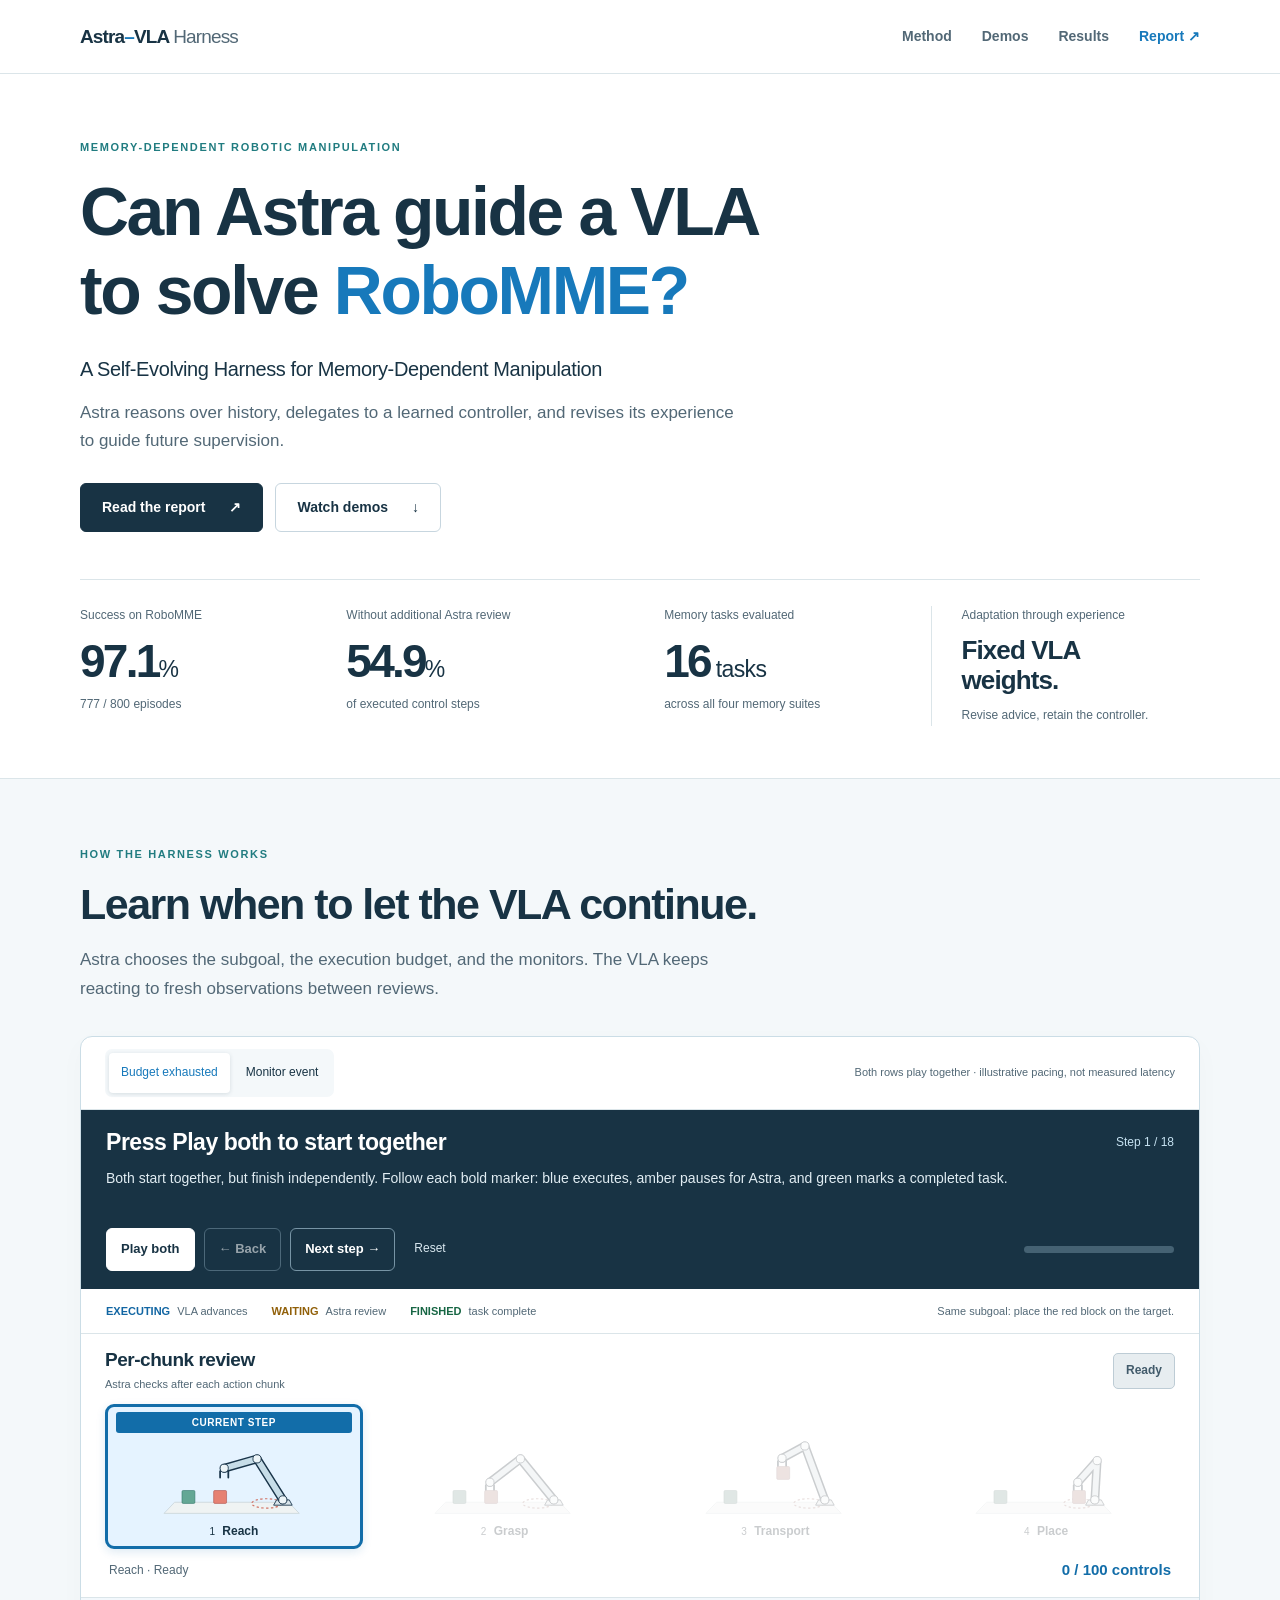
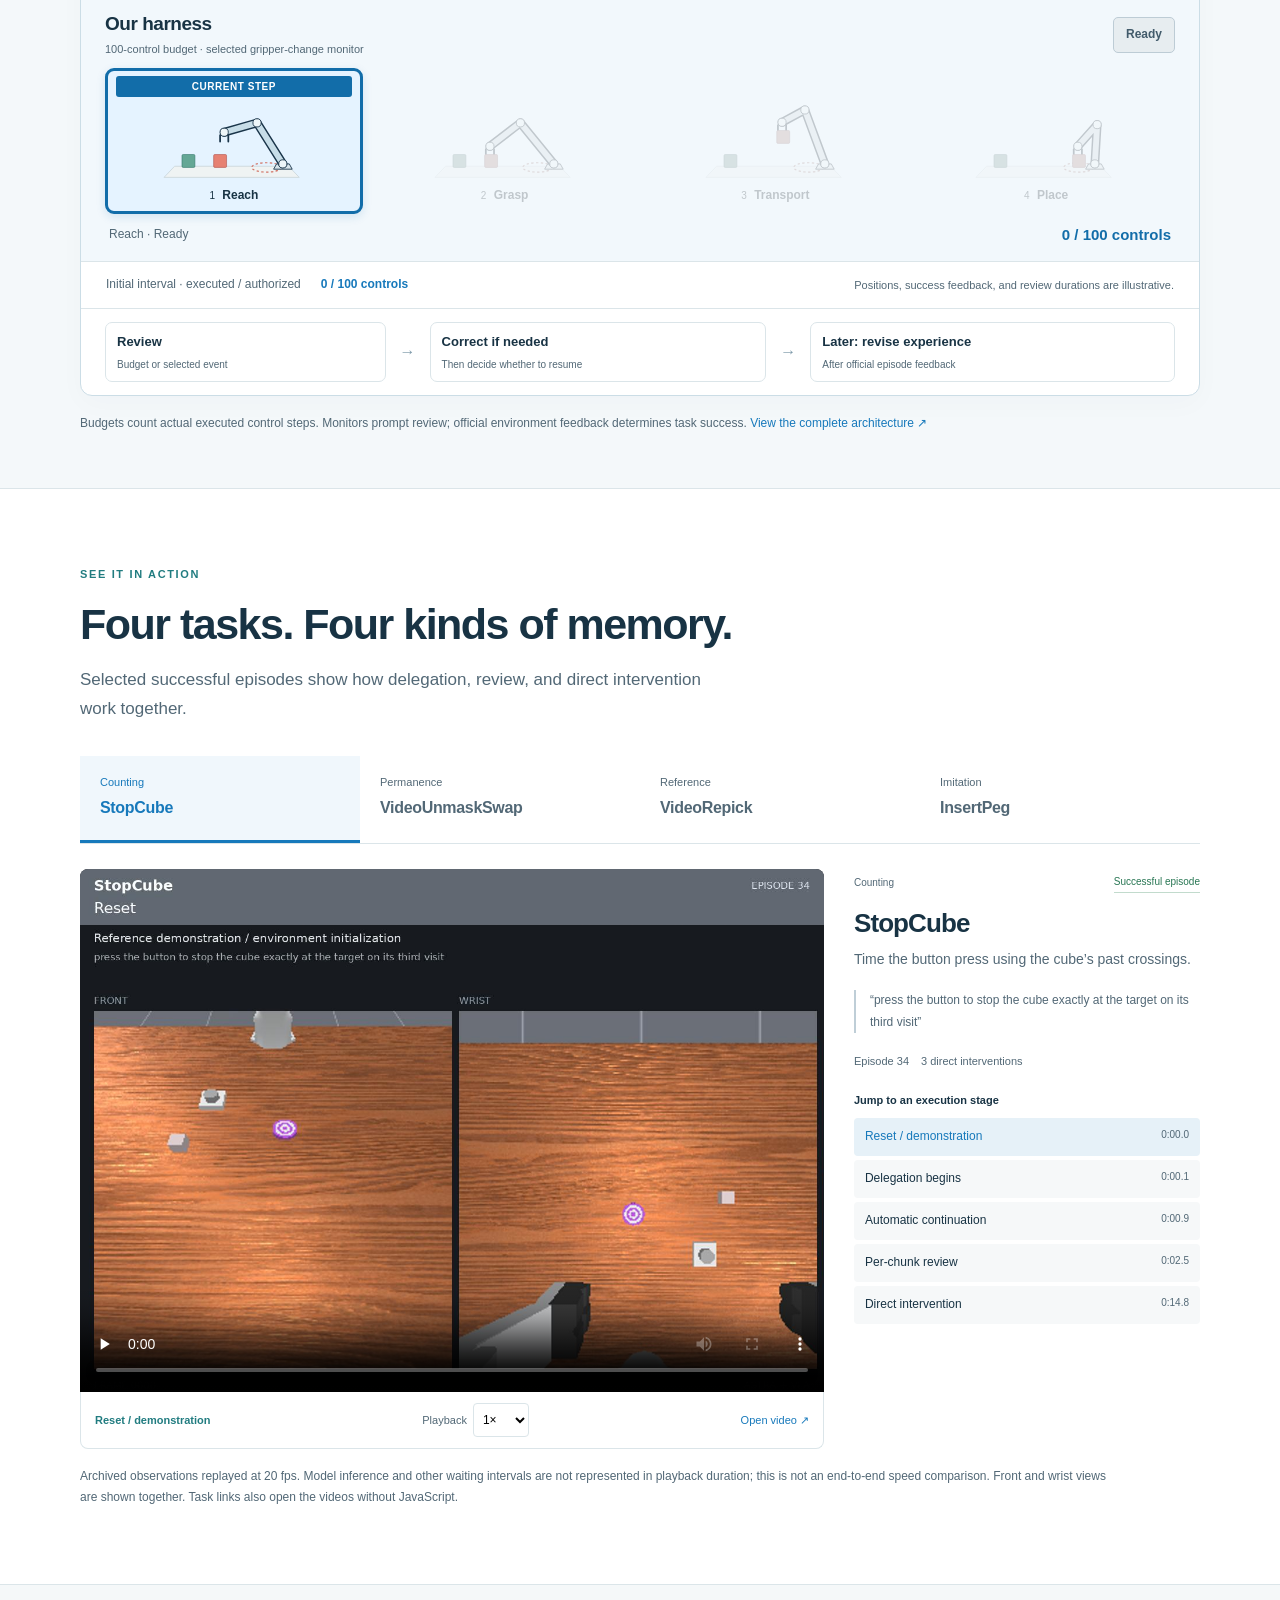
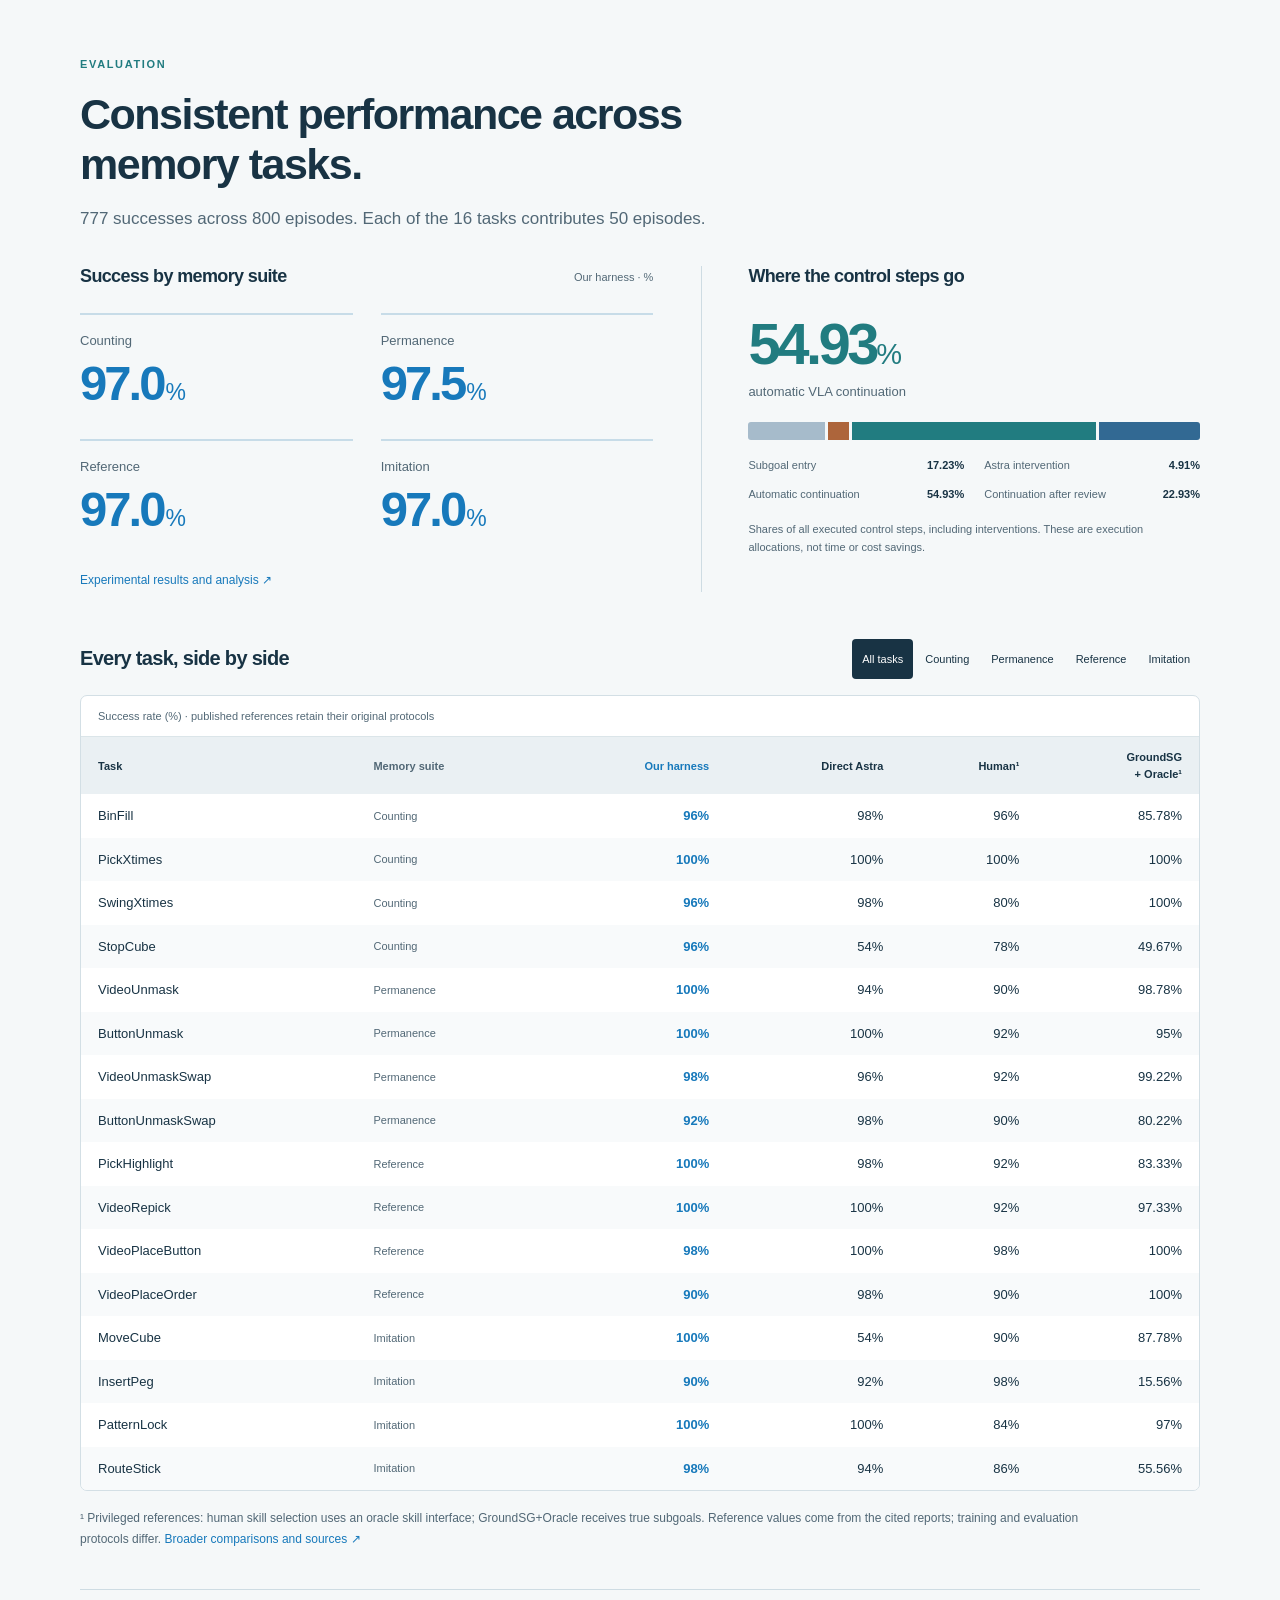
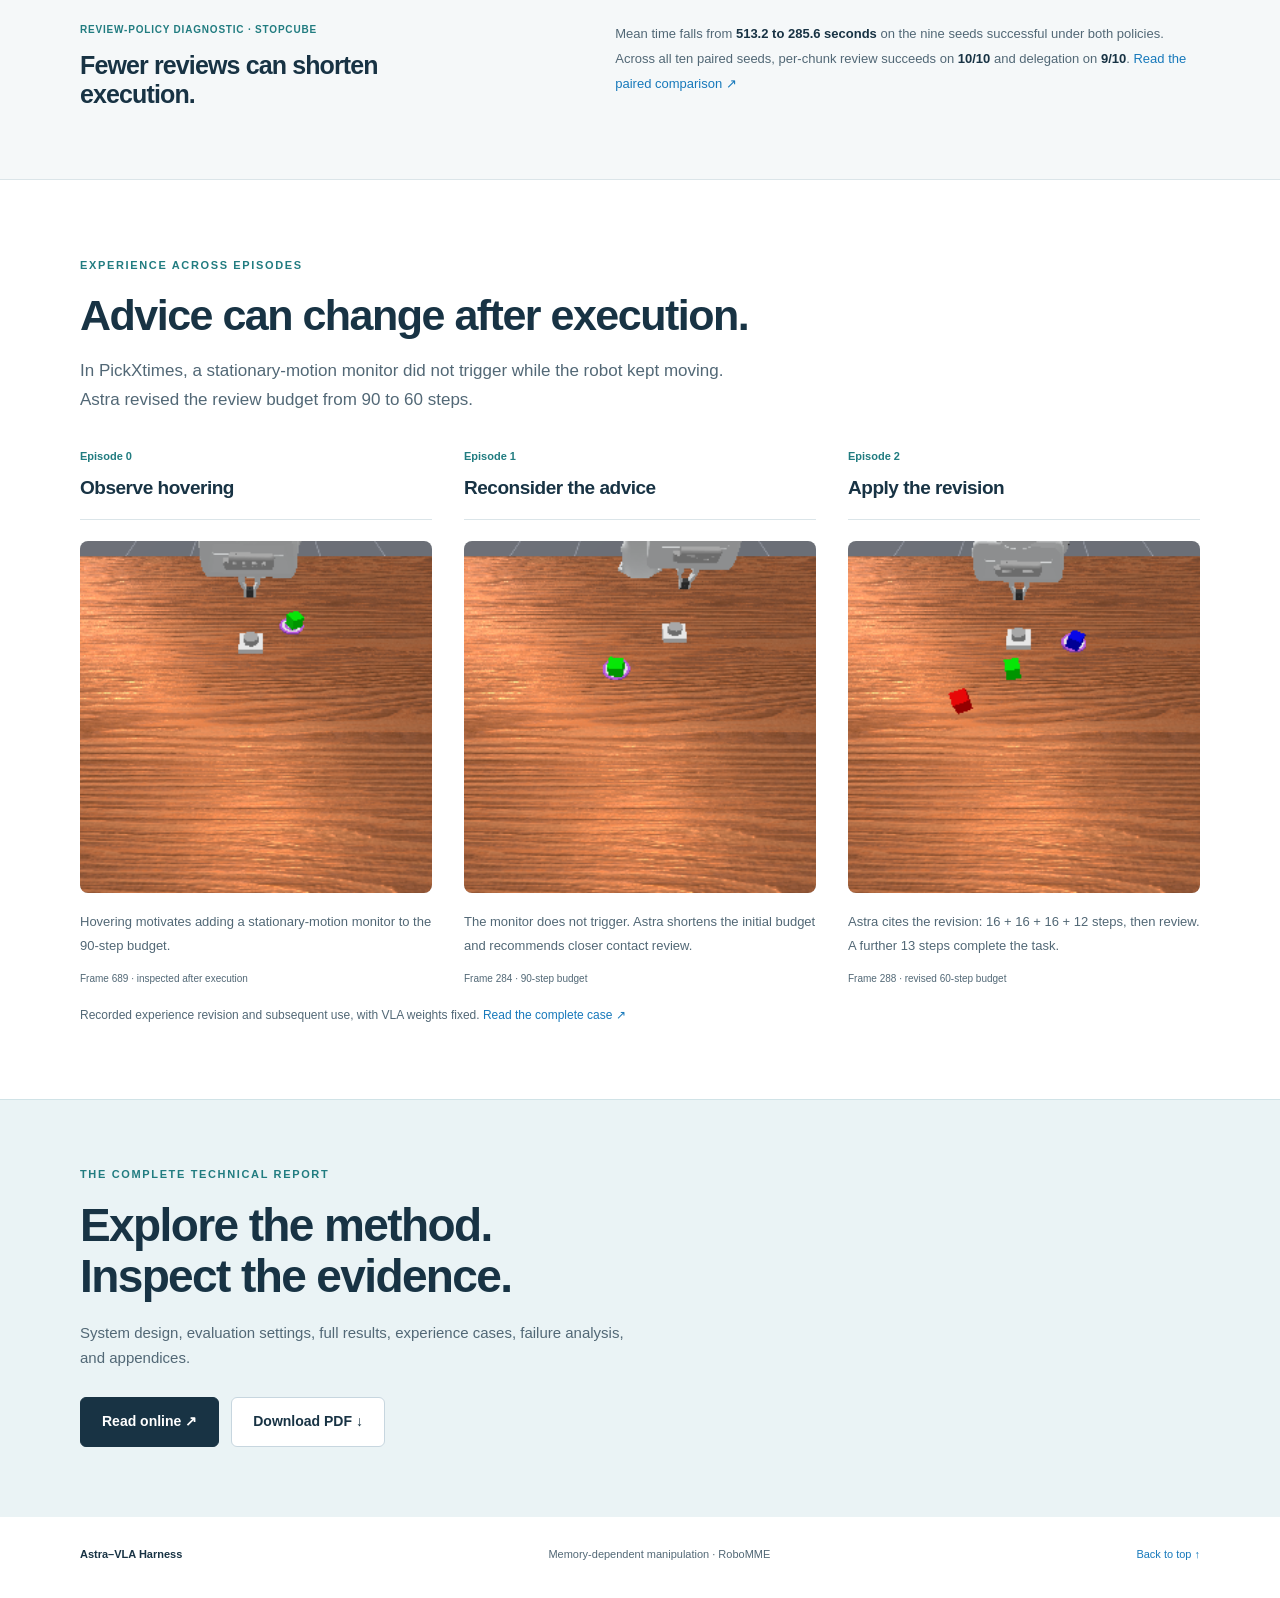
==== docs/index.html @ 2fac1d7a "Publish standalone project website and report sources" ====
<!doctype html>
<html lang="en"><head><meta charset="utf-8"><meta name="viewport" content="width=device-width,initial-scale=1"><meta name="description" content="Astra learns when to review, delegate, and intervene. A self-evolving harness achieves 97.1% success across 800 RoboMME episodes with fixed VLA weights."><meta property="og:title" content="Can Astra Guide a VLA to Solve RoboMME?"><meta property="og:description" content="A Self-Evolving Harness for Memory-Dependent Manipulation"><meta property="og:type" content="website"><title>Astra–VLA Harness — Memory-Dependent Manipulation</title><link rel="icon" href="assets/favicon.svg"><link rel="stylesheet" href="assets/site.css"><script src="assets/site.js" defer></script></head>
<body><a class="skip-link" href="#main">Skip to content</a>
<header class="site-header"><a class="wordmark" href="./">Astra<span>–</span>VLA <span class="wordmark-light">Harness</span></a><nav aria-label="Main"><a href="#mechanism">Method</a><a href="#demos">Demos</a><a href="#results">Results</a><a href="report/">Report ↗</a></nav></header>
<main id="main">
<section class="hero wrap" aria-labelledby="hero-title">
<p class="eyebrow">Memory-dependent robotic manipulation</p>
<h1 id="hero-title">Can Astra guide a VLA<br class="desktop-break"> to solve <span>RoboMME?</span></h1>
<p class="hero-subtitle">A Self-Evolving Harness for Memory-Dependent Manipulation</p>
<p class="hero-description">Astra reasons over history, delegates to a learned controller, and revises its experience to guide future supervision.</p>
<div class="hero-actions"><a class="button primary" href="report/">Read the report <span aria-hidden="true">↗</span></a><a class="button secondary" href="#demos">Watch demos <span aria-hidden="true">↓</span></a></div>
<dl class="metrics"><div><dt>Success on RoboMME</dt><dd>97.1<span>%</span></dd><p>777 / 800 episodes</p></div><div><dt>Without additional Astra review</dt><dd>54.9<span>%</span></dd><p>of executed control steps</p></div><div><dt>Memory tasks evaluated</dt><dd>16<span> tasks</span></dd><p>across all four memory suites</p></div><div class="metric-note"><dt>Adaptation through experience</dt><dd>Fixed VLA<br>weights.</dd><p>Revise advice, retain the controller.</p></div></dl>
</section>

<section class="method-section" id="mechanism" aria-labelledby="method-title"><div class="wrap">
<div class="section-intro"><p class="eyebrow">How the harness works</p><h2 id="method-title">Learn when to let the VLA continue.</h2><p>Astra chooses the subgoal, the execution budget, and the monitors. The VLA keeps reacting to fresh observations between reviews.</p></div>
<div class="mechanism" data-phase="0" data-scenario="budget">
<div class="mechanism-top"><div class="scenario-picker js-only" role="group" aria-label="Review trigger"><button data-scenario="budget" aria-pressed="true">Budget exhausted</button><button data-scenario="monitor" aria-pressed="false">Monitor event</button></div><span class="concept-note">Both rows play together · illustrative pacing, not measured latency</span></div>
<div class="comparison-narration"><div class="narration-heading"><h3 id="phase-title">Compare two review schedules</h3><span id="phase-number" class="js-only">Step 1 / 18</span></div><p id="phase-caption" aria-live="polite">The top row pauses for Astra after every chunk. The bottom row can continue within its budget, until a selected monitor or the budget prompts review.</p><div class="comparison-toolbar js-only"><button id="motion-play" class="button small">Play both</button><button id="motion-prev" class="button small secondary" disabled>← Back</button><button id="motion-next" class="button small secondary">Next step →</button><button id="motion-reset" class="text-button">Reset</button><progress id="comparison-progress" max="17" value="0" aria-label="Storyboard progress"></progress></div></div>
<div class="comparison-key"><span><b class="execution-key">EXECUTING</b> VLA advances</span><span><b class="review-key">WAITING</b> Astra review</span><span><b class="finished-key">FINISHED</b> task complete</span><span>Same subgoal: place the red block on the target.</span></div>
<svg class="scene-definitions" width="0" height="0" aria-hidden="true"><defs>
<marker id="arrow-193449" viewBox="0 0 10 10" refX="8" refY="5" markerWidth="7" markerHeight="7" orient="auto-start-reverse"><path d="M1,1 L9,5 L1,9" fill="none" stroke="#193449" stroke-width="1.6"/></marker>
<marker id="arrow-1779BB" viewBox="0 0 10 10" refX="8" refY="5" markerWidth="7" markerHeight="7" orient="auto-start-reverse"><path d="M1,1 L9,5 L1,9" fill="none" stroke="#1779BB" stroke-width="1.6"/></marker>
<marker id="arrow-C39336" viewBox="0 0 10 10" refX="8" refY="5" markerWidth="7" markerHeight="7" orient="auto-start-reverse"><path d="M1,1 L9,5 L1,9" fill="none" stroke="#C39336" stroke-width="1.6"/></marker>
<marker id="arrow-87929C" viewBox="0 0 10 10" refX="8" refY="5" markerWidth="7" markerHeight="7" orient="auto-start-reverse"><path d="M1,1 L9,5 L1,9" fill="none" stroke="#87929C" stroke-width="1.6"/></marker>
<g id="scene0">
<path d="M10,113 L204,113 L222,132 L-8,132 Z" fill="#EFF3F3" stroke="#CCD8DC" stroke-width="1.5" stroke-linecap="round" stroke-linejoin="round" />
<ellipse cx="166" cy="115" rx="25" ry="8" fill="none" stroke="#D27466" stroke-width="2" stroke-dasharray="4 4"/>
<rect x="22" y="93" width="22" height="22" rx="2" fill="#64A795" stroke="#34776B" />
<path d="M184,109 L205,109 L210,118 L179,118 Z" fill="#D9E5EB" stroke="#193449" stroke-width="1.5" stroke-linecap="round" stroke-linejoin="round" />
<path d="M194,109 L150,39 L94,55" fill="none" stroke="#193449" stroke-width="15" stroke-linecap="round" stroke-linejoin="round" />
<path d="M194,109 L150,39 L94,55" fill="none" stroke="#C7DDE8" stroke-width="10" stroke-linecap="round" stroke-linejoin="round" />
<circle cx="194" cy="109" r="7" fill="#EDF5F8" stroke="#193449" stroke-width="1.5"/>
<circle cx="150" cy="39" r="7" fill="#EDF5F8" stroke="#193449" stroke-width="1.5"/>
<circle cx="94" cy="55" r="7" fill="#EDF5F8" stroke="#193449" stroke-width="1.5"/>
<path d="M87,60 L87,71 M101,60 L101,71" fill="none" stroke="#193449" stroke-width="3" stroke-linecap="round" stroke-linejoin="round" />
<rect x="76" y="93" width="22" height="22" rx="2" fill="#E68172" stroke="#AF534E" />
</g>
<g id="scene1">
<path d="M10,113 L204,113 L222,132 L-8,132 Z" fill="#EFF3F3" stroke="#CCD8DC" stroke-width="1.5" stroke-linecap="round" stroke-linejoin="round" />
<ellipse cx="166" cy="115" rx="25" ry="8" fill="none" stroke="#D27466" stroke-width="2" stroke-dasharray="4 4"/>
<rect x="22" y="93" width="22" height="22" rx="2" fill="#64A795" stroke="#34776B" />
<path d="M184,109 L205,109 L210,118 L179,118 Z" fill="#D9E5EB" stroke="#193449" stroke-width="1.5" stroke-linecap="round" stroke-linejoin="round" />
<path d="M194,109 L137,39 L85,79" fill="none" stroke="#193449" stroke-width="15" stroke-linecap="round" stroke-linejoin="round" />
<path d="M194,109 L137,39 L85,79" fill="none" stroke="#C7DDE8" stroke-width="10" stroke-linecap="round" stroke-linejoin="round" />
<circle cx="194" cy="109" r="7" fill="#EDF5F8" stroke="#193449" stroke-width="1.5"/>
<circle cx="137" cy="39" r="7" fill="#EDF5F8" stroke="#193449" stroke-width="1.5"/>
<circle cx="85" cy="79" r="7" fill="#EDF5F8" stroke="#193449" stroke-width="1.5"/>
<path d="M78,84 L78,95 M92,84 L92,95" fill="none" stroke="#193449" stroke-width="3" stroke-linecap="round" stroke-linejoin="round" />
<rect x="76" y="93" width="22" height="22" rx="2" fill="#E68172" stroke="#AF534E" />
</g>
<g id="scene2">
<path d="M10,113 L204,113 L222,132 L-8,132 Z" fill="#EFF3F3" stroke="#CCD8DC" stroke-width="1.5" stroke-linecap="round" stroke-linejoin="round" />
<ellipse cx="166" cy="115" rx="25" ry="8" fill="none" stroke="#D27466" stroke-width="2" stroke-dasharray="4 4"/>
<rect x="22" y="93" width="22" height="22" rx="2" fill="#64A795" stroke="#34776B" />
<path d="M184,109 L205,109 L210,118 L179,118 Z" fill="#D9E5EB" stroke="#193449" stroke-width="1.5" stroke-linecap="round" stroke-linejoin="round" />
<path d="M194,109 L160,17 L121,38" fill="none" stroke="#193449" stroke-width="15" stroke-linecap="round" stroke-linejoin="round" />
<path d="M194,109 L160,17 L121,38" fill="none" stroke="#C7DDE8" stroke-width="10" stroke-linecap="round" stroke-linejoin="round" />
<circle cx="194" cy="109" r="7" fill="#EDF5F8" stroke="#193449" stroke-width="1.5"/>
<circle cx="160" cy="17" r="7" fill="#EDF5F8" stroke="#193449" stroke-width="1.5"/>
<circle cx="121" cy="38" r="7" fill="#EDF5F8" stroke="#193449" stroke-width="1.5"/>
<path d="M114,43 L114,54 M128,43 L128,54" fill="none" stroke="#193449" stroke-width="3" stroke-linecap="round" stroke-linejoin="round" />
<rect x="112" y="52" width="22" height="22" rx="2" fill="#E68172" stroke="#AF534E" />
</g>
<g id="scene3">
<path d="M10,113 L204,113 L222,132 L-8,132 Z" fill="#EFF3F3" stroke="#CCD8DC" stroke-width="1.5" stroke-linecap="round" stroke-linejoin="round" />
<ellipse cx="166" cy="115" rx="25" ry="8" fill="none" stroke="#D27466" stroke-width="2" stroke-dasharray="4 4"/>
<rect x="22" y="93" width="22" height="22" rx="2" fill="#64A795" stroke="#34776B" />
<path d="M184,109 L205,109 L210,118 L179,118 Z" fill="#D9E5EB" stroke="#193449" stroke-width="1.5" stroke-linecap="round" stroke-linejoin="round" />
<path d="M194,109 L198,42 L165,79" fill="none" stroke="#193449" stroke-width="15" stroke-linecap="round" stroke-linejoin="round" />
<path d="M194,109 L198,42 L165,79" fill="none" stroke="#C7DDE8" stroke-width="10" stroke-linecap="round" stroke-linejoin="round" />
<circle cx="194" cy="109" r="7" fill="#EDF5F8" stroke="#193449" stroke-width="1.5"/>
<circle cx="198" cy="42" r="7" fill="#EDF5F8" stroke="#193449" stroke-width="1.5"/>
<circle cx="165" cy="79" r="7" fill="#EDF5F8" stroke="#193449" stroke-width="1.5"/>
<path d="M158,84 L158,95 M172,84 L172,95" fill="none" stroke="#193449" stroke-width="3" stroke-linecap="round" stroke-linejoin="round" />
<rect x="156" y="93" width="22" height="22" rx="2" fill="#E68172" stroke="#AF534E" />
</g>
</defs></svg>
<div class="tracks"><div class="track baseline-track" data-lane="baseline" data-state="ready"><div class="lane-heading"><div><strong>Per-chunk review</strong><span>Astra checks after each action chunk</span></div><b class="lane-status">Ready</b></div><div class="stage-cards"><div class="stage-card"><span class="current-marker">CURRENT STEP</span><svg viewBox="0 0 245 145" role="img" aria-label="Robot: reach"><use href="#scene0" x="12" y="0"/></svg><strong class="stage-name"><span>1</span> Reach</strong></div><div class="stage-card"><span class="current-marker">CURRENT STEP</span><svg viewBox="0 0 245 145" role="img" aria-label="Robot: grasp"><use href="#scene1" x="12" y="0"/></svg><strong class="stage-name"><span>2</span> Grasp</strong></div><div class="stage-card"><span class="current-marker">CURRENT STEP</span><svg viewBox="0 0 245 145" role="img" aria-label="Robot: transport"><use href="#scene2" x="12" y="0"/></svg><strong class="stage-name"><span>3</span> Transport</strong></div><div class="stage-card"><span class="current-marker">CURRENT STEP</span><svg viewBox="0 0 245 145" role="img" aria-label="Robot: place"><use href="#scene3" x="12" y="0"/></svg><strong class="stage-name"><span>4</span> Place</strong></div></div><div class="lane-foot"><span class="lane-position">Reach · Ready</span><strong class="lane-counter">0 / 100 controls</strong></div></div><div class="track harness-track" data-lane="harness" data-state="ready"><div class="lane-heading"><div><strong>Our harness</strong><span>100-control budget · selected gripper-change monitor</span></div><b class="lane-status">Ready</b></div><div class="stage-cards"><div class="stage-card"><span class="current-marker">CURRENT STEP</span><svg viewBox="0 0 245 145" role="img" aria-label="Robot: reach"><use href="#scene0" x="12" y="0"/></svg><strong class="stage-name"><span>1</span> Reach</strong></div><div class="stage-card"><span class="current-marker">CURRENT STEP</span><svg viewBox="0 0 245 145" role="img" aria-label="Robot: grasp"><use href="#scene1" x="12" y="0"/></svg><strong class="stage-name"><span>2</span> Grasp</strong></div><div class="stage-card"><span class="current-marker">CURRENT STEP</span><svg viewBox="0 0 245 145" role="img" aria-label="Robot: transport"><use href="#scene2" x="12" y="0"/></svg><strong class="stage-name"><span>3</span> Transport</strong></div><div class="stage-card"><span class="current-marker">CURRENT STEP</span><svg viewBox="0 0 245 145" role="img" aria-label="Robot: place"><use href="#scene3" x="12" y="0"/></svg><strong class="stage-name"><span>4</span> Place</strong></div></div><div class="lane-foot"><span class="lane-position">Reach · Ready</span><strong class="lane-counter">0 / 100 controls</strong></div></div></div>
<div class="comparison-budget"><span id="budget-label">Initial interval · executed / authorized</span><strong id="budget-value">0 / 100 controls</strong><span>Positions, success feedback, and review durations are illustrative.</span></div>
<div class="feedback-flow"><div class="feedback-node" data-node="review"><b>Review</b><span>Budget or selected event</span></div><span aria-hidden="true">→</span><div class="feedback-node" data-node="correction"><b>Correct if needed</b><span>Then decide whether to resume</span></div><span aria-hidden="true">→</span><div class="feedback-node" data-node="experience"><b>Later: revise experience</b><span>After official episode feedback</span></div></div>
</div>
<p class="figure-note">Budgets count actual executed control steps. Monitors prompt review; official environment feedback determines task success. <a href="report/#fig:architecture">View the complete architecture ↗</a></p>
</div></section>

<section class="wrap demos-section" id="demos" aria-labelledby="demos-title"><div class="section-intro"><p class="eyebrow">See it in action</p><h2 id="demos-title">Four tasks. Four kinds of memory.</h2><p>Selected successful episodes show how delegation, review, and direct intervention work together.</p></div>
<div class="task-tabs" aria-label="Choose a task"><a class="task-tab" href="assets/videos/stopcube-ep34.mp4" data-video="0"><span>Counting</span><strong>StopCube</strong></a><a class="task-tab" href="assets/videos/videounmaskswap-ep44.mp4" data-video="1"><span>Permanence</span><strong>VideoUnmaskSwap</strong></a><a class="task-tab" href="assets/videos/videorepick-ep3.mp4" data-video="2"><span>Reference</span><strong>VideoRepick</strong></a><a class="task-tab" href="assets/videos/insertpeg-ep45.mp4" data-video="3"><span>Imitation</span><strong>InsertPeg</strong></a></div>
<div class="demo-layout"><div class="video-column"><video id="demo-video" controls playsinline preload="none" poster="assets/videos/stopcube-ep34-reset.jpg" src="assets/videos/stopcube-ep34.mp4" aria-label="StopCube episode 34 rollout"><p><a href="assets/videos/stopcube-ep34.mp4">Download the StopCube video.</a></p></video><div class="video-toolbar"><span id="video-stage">Reset / demonstration</span><label class="js-only">Playback <select id="video-speed" aria-label="Playback speed"><option value="0.5">0.5×</option><option value="1" selected>1×</option><option value="1.5">1.5×</option><option value="2">2×</option></select></label><a id="video-download" href="assets/videos/stopcube-ep34.mp4">Open video ↗</a></div></div><aside class="demo-details"><div class="demo-heading"><span id="demo-suite">Counting</span><span class="success-label">Successful episode</span></div><h3 id="demo-task">StopCube</h3><p id="demo-description">Time the button press using the cube’s past crossings.</p><blockquote id="demo-goal">“press the button to stop the cube exactly at the target on its third visit”</blockquote><div class="demo-facts"><span id="demo-episode">Episode 34</span><span id="demo-interventions">3 direct interventions</span></div><div class="chapter-heading js-only">Jump to an execution stage</div><div id="video-chapters" class="video-chapters js-only"></div></aside></div>
<p class="figure-note">Archived observations replayed at 20 fps. Model inference and other waiting intervals are not represented in playback duration; this is not an end-to-end speed comparison. Front and wrist views are shown together. Task links also open the videos without JavaScript.</p>
</section>

<section class="results-section" id="results" aria-labelledby="results-title"><div class="wrap"><div class="section-intro"><p class="eyebrow">Evaluation</p><h2 id="results-title">Consistent performance across memory tasks.</h2><p>777 successes across 800 episodes. Each of the 16 tasks contributes 50 episodes.</p></div>
<div class="results-grid"><div class="performance-chart"><div class="chart-heading"><h3>Success by memory suite</h3><span>Our harness · %</span></div><div class="suite-dots" role="img" aria-label="Counting 97.0%, Permanence 97.5%, Reference 97.0%, Imitation 97.0%"><div><span>Counting</span><strong>97.0<small>%</small></strong><span class="suite-ticks" style="--rate:97%"></span></div><div><span>Permanence</span><strong>97.5<small>%</small></strong><span class="suite-ticks" style="--rate:97.5%"></span></div><div><span>Reference</span><strong>97.0<small>%</small></strong><span class="suite-ticks" style="--rate:97%"></span></div><div><span>Imitation</span><strong>97.0<small>%</small></strong><span class="suite-ticks" style="--rate:97%"></span></div></div><a href="report/#sec:results">Experimental results and analysis ↗</a></div>
<div class="allocation-chart"><h3>Where the control steps go</h3><div class="allocation-number">54.93<span>%</span></div><p>automatic VLA continuation</p><div class="allocation-strip" role="img" aria-label="Subgoal entry 17.23%; Astra intervention 4.91%; automatic VLA continuation 54.93%; VLA continuation after review 22.93%"><span title="Subgoal entry: 17.23%" style="flex:17.23"></span><span title="Astra intervention: 4.91%" style="flex:4.91"></span><span title="Automatic VLA continuation: 54.93%" style="flex:54.93"></span><span title="VLA continuation after review: 22.93%" style="flex:22.93"></span></div><dl class="allocation-legend"><div><dt>Subgoal entry</dt><dd>17.23%</dd></div><div><dt>Astra intervention</dt><dd>4.91%</dd></div><div><dt>Automatic continuation</dt><dd>54.93%</dd></div><div><dt>Continuation after review</dt><dd>22.93%</dd></div></dl><p class="small-note">Shares of all executed control steps, including interventions. These are execution allocations, not time or cost savings.</p></div></div>
<div class="task-results"><div class="table-heading"><h3>Every task, side by side</h3><div class="suite-filter js-only" role="group" aria-label="Filter results by suite"><button data-suite="all" aria-pressed="true">All tasks</button><button data-suite="Counting" aria-pressed="false">Counting</button><button data-suite="Permanence" aria-pressed="false">Permanence</button><button data-suite="Reference" aria-pressed="false">Reference</button><button data-suite="Imitation" aria-pressed="false">Imitation</button></div></div><div class="table-scroll" tabindex="0" role="region" aria-label="Per-task success rates"><table id="task-table"><caption>Success rate (%) · published references retain their original protocols</caption><thead><tr><th scope="col">Task</th><th scope="col">Memory suite</th><th scope="col">Our harness</th><th scope="col">Direct Astra</th><th scope="col">Human¹</th><th scope="col">GroundSG<br>+ Oracle¹</th></tr></thead><tbody><tr data-suite="Counting"><th scope="row">BinFill</th><td>Counting</td><td>96%</td><td>98%</td><td>96%</td><td>85.78%</td></tr><tr data-suite="Counting"><th scope="row">PickXtimes</th><td>Counting</td><td>100%</td><td>100%</td><td>100%</td><td>100%</td></tr><tr data-suite="Counting"><th scope="row">SwingXtimes</th><td>Counting</td><td>96%</td><td>98%</td><td>80%</td><td>100%</td></tr><tr data-suite="Counting"><th scope="row">StopCube</th><td>Counting</td><td>96%</td><td>54%</td><td>78%</td><td>49.67%</td></tr><tr data-suite="Permanence"><th scope="row">VideoUnmask</th><td>Permanence</td><td>100%</td><td>94%</td><td>90%</td><td>98.78%</td></tr><tr data-suite="Permanence"><th scope="row">ButtonUnmask</th><td>Permanence</td><td>100%</td><td>100%</td><td>92%</td><td>95%</td></tr><tr data-suite="Permanence"><th scope="row">VideoUnmaskSwap</th><td>Permanence</td><td>98%</td><td>96%</td><td>92%</td><td>99.22%</td></tr><tr data-suite="Permanence"><th scope="row">ButtonUnmaskSwap</th><td>Permanence</td><td>92%</td><td>98%</td><td>90%</td><td>80.22%</td></tr><tr data-suite="Reference"><th scope="row">PickHighlight</th><td>Reference</td><td>100%</td><td>98%</td><td>92%</td><td>83.33%</td></tr><tr data-suite="Reference"><th scope="row">VideoRepick</th><td>Reference</td><td>100%</td><td>100%</td><td>92%</td><td>97.33%</td></tr><tr data-suite="Reference"><th scope="row">VideoPlaceButton</th><td>Reference</td><td>98%</td><td>100%</td><td>98%</td><td>100%</td></tr><tr data-suite="Reference"><th scope="row">VideoPlaceOrder</th><td>Reference</td><td>90%</td><td>98%</td><td>90%</td><td>100%</td></tr><tr data-suite="Imitation"><th scope="row">MoveCube</th><td>Imitation</td><td>100%</td><td>54%</td><td>90%</td><td>87.78%</td></tr><tr data-suite="Imitation"><th scope="row">InsertPeg</th><td>Imitation</td><td>90%</td><td>92%</td><td>98%</td><td>15.56%</td></tr><tr data-suite="Imitation"><th scope="row">PatternLock</th><td>Imitation</td><td>100%</td><td>100%</td><td>84%</td><td>97%</td></tr><tr data-suite="Imitation"><th scope="row">RouteStick</th><td>Imitation</td><td>98%</td><td>94%</td><td>86%</td><td>55.56%</td></tr></tbody></table></div><p class="figure-note">¹ Privileged references: human skill selection uses an oracle skill interface; GroundSG+Oracle receives true subgoals. Reference values come from the cited reports; training and evaluation protocols differ. <a href="report/#tab:performance">Broader comparisons and sources ↗</a></p></div>
<div class="efficiency-note"><div><span class="eyebrow">Review-policy diagnostic · StopCube</span><h3>Fewer reviews can shorten execution.</h3></div><p>Mean time falls from <strong>513.2 to 285.6 seconds</strong> on the nine seeds successful under both policies. Across all ten paired seeds, per-chunk review succeeds on <strong>10/10</strong> and delegation on <strong>9/10</strong>. <a href="report/#tab:paired">Read the paired comparison ↗</a></p></div>
</div></section>

<section class="wrap experience-section" id="experience" aria-labelledby="experience-title"><div class="section-intro"><p class="eyebrow">Experience across episodes</p><h2 id="experience-title">Advice can change after execution.</h2><p>In PickXtimes, a stationary-motion monitor did not trigger while the robot kept moving. Astra revised the review budget from 90 to 60 steps.</p></div>
<div class="experience-sequence"><article><div class="experience-step"><span>Episode 0</span><strong>Observe hovering</strong></div><a class="zoom-image" href="assets/images/PickXtimes-ep0-f689-front.png" data-zoom aria-label="Enlarge episode 0 frame 689"><img src="assets/images/PickXtimes-ep0-f689-front.png" alt="PickXtimes episode 0, frame 689: robot hovering near the button" loading="lazy" width="256" height="256"></a><p>Hovering motivates adding a stationary-motion monitor to the 90-step budget.</p><span class="frame-label">Frame 689 · inspected after execution</span></article><article><div class="experience-step"><span>Episode 1</span><strong>Reconsider the advice</strong></div><a class="zoom-image" href="assets/images/PickXtimes-ep1-f284-front.png" data-zoom aria-label="Enlarge episode 1 frame 284"><img src="assets/images/PickXtimes-ep1-f284-front.png" alt="PickXtimes episode 1, frame 284: execution continues without a stationary-motion trigger" loading="lazy" width="256" height="256"></a><p>The monitor does not trigger. Astra shortens the initial budget and recommends closer contact review.</p><span class="frame-label">Frame 284 · 90-step budget</span></article><article><div class="experience-step"><span>Episode 2</span><strong>Apply the revision</strong></div><a class="zoom-image" href="assets/images/PickXtimes-ep2-f288-front.png" data-zoom aria-label="Enlarge episode 2 frame 288"><img src="assets/images/PickXtimes-ep2-f288-front.png" alt="PickXtimes episode 2, frame 288: Astra reviews after the revised 60-step budget" loading="lazy" width="256" height="256"></a><p>Astra cites the revision: 16 + 16 + 16 + 12 steps, then review. A further 13 steps complete the task.</p><span class="frame-label">Frame 288 · revised 60-step budget</span></article></div><p class="figure-note">Recorded experience revision and subsequent use, with VLA weights fixed. <a href="report/#fig:trace">Read the complete case ↗</a></p>
</section>
<section class="report-invitation"><div class="wrap"><p class="eyebrow">The complete technical report</p><h2>Explore the method.<br>Inspect the evidence.</h2><p>System design, evaluation settings, full results, experience cases, failure analysis, and appendices.</p><div class="hero-actions"><a class="button primary" href="report/">Read online ↗</a><a class="button secondary" href="assets/technical-report.pdf">Download PDF ↓</a></div></div></section>
</main><footer class="site-footer"><a href="./">Astra–VLA Harness</a><span>Memory-dependent manipulation · RoboMME</span><a href="#main">Back to top ↑</a></footer>
<dialog class="image-dialog" aria-label="Expanded figure"><form method="dialog"><button aria-label="Close expanded figure">Close ×</button></form><img alt=""></dialog>
</body></html>
---- docs/assets/site.css ----
@charset "UTF-8";
:root{--ink:#183344;--muted:#526876;--blue:#1779bb;--teal:#217c80;--green:#287653;--warm:#a16e25;--line:#dbe5e9;--pale:#f4f8fa;--radius:12px;--font:"Segoe UI",Arial,Helvetica,sans-serif;color-scheme:light}
*{box-sizing:border-box}html{scroll-behavior:smooth;scroll-padding-top:92px}body{margin:0;color:var(--ink);background:#fff;font-family:var(--font);font-size:16px;line-height:1.65;-webkit-font-smoothing:antialiased}a{color:var(--blue);text-decoration:none}a:hover{text-decoration:underline;text-underline-offset:4px}button,input,select{font:inherit}button,select{cursor:pointer}button{color:inherit}button:disabled{cursor:default;opacity:.55}button,a,select{touch-action:manipulation}button:focus-visible,a:focus-visible,select:focus-visible,[tabindex]:focus-visible,summary:focus-visible{outline:3px solid #1779bb;outline-offset:4px}img{max-width:100%;height:auto}button{border:0}h1,h2,h3,h4,p,figure,blockquote,dl{margin:0}h1,h2,h3,h4{line-height:1.16;letter-spacing:-.035em}h1{font-size:clamp(40px,5.3vw,68px);font-weight:650}h2{font-size:clamp(30px,3.5vw,43px);font-weight:650}h3{font-size:22px;font-weight:650}h4{font-size:18px}p{text-wrap:pretty}button{transition:background .18s,color .18s,box-shadow .18s}section[id],h2[id],h3[id],h4[id],.reference-anchor{scroll-margin-top:95px}.wrap{max-width:1184px;margin:auto;padding-inline:32px}.site-header{height:74px;padding:0 max(32px,calc((100vw - 1120px)/2));display:flex;align-items:center;justify-content:space-between;gap:24px;position:sticky;top:0;z-index:20;background:rgba(255,255,255,.97);border-bottom:1px solid var(--line)}.wordmark{font-size:19px;font-weight:750;letter-spacing:-.045em;color:var(--ink);white-space:nowrap}.wordmark>span:first-child{color:var(--blue)}.wordmark-light{font-weight:400;color:var(--muted)}.site-header nav{display:flex;align-items:center;gap:30px;font-size:14px;font-weight:600}.site-header nav a{color:var(--muted);padding-block:12px}.site-header nav a:last-child,.site-header nav .nav-current{color:var(--blue)}.skip-link{position:fixed;left:16px;top:-80px;z-index:100;background:#fff;padding:12px;border:2px solid var(--blue)}.skip-link:focus{top:12px}.eyebrow{font-size:11px;font-weight:750;letter-spacing:.15em;text-transform:uppercase;color:var(--teal);margin-bottom:17px}.hero{padding-top:64px;padding-bottom:52px}.hero h1{max-width:1000px}.hero h1>span{color:var(--blue)}.hero-subtitle{font-size:20px;letter-spacing:-.02em;margin-top:22px;color:var(--ink)}.hero-description{font-size:17px;color:var(--muted);max-width:660px;margin-top:13px;line-height:1.7}.hero-actions{display:flex;align-items:center;gap:12px;margin-top:27px;flex-wrap:wrap}.button{display:inline-flex;align-items:center;justify-content:center;gap:24px;padding:12px 21px;min-height:48px;border-radius:6px;font-size:14px;font-weight:650;border:1px solid var(--ink);white-space:nowrap}.button:hover{text-decoration:none;transform:translateY(-1px)}.primary{background:var(--ink);color:white}.primary:hover{background:#24526b}.secondary{background:#fff;color:var(--ink);border-color:#c7d6df}.secondary:hover{background:var(--pale)}.small{padding:7px 14px;min-height:42px;background:var(--ink);color:#fff}.small.secondary{background:#fff;color:var(--ink)}.text-button{background:none;color:var(--muted);padding:9px 10px;min-height:42px;font-size:13px}.metrics{display:grid;grid-template-columns:1fr 1.22fr 1fr 1.15fr;gap:32px;border-top:1px solid var(--line);margin-top:47px;padding-top:26px}.metrics dt{font-size:12px;color:var(--muted);letter-spacing:0}.metrics dd{font-size:46px;line-height:1.25;margin:7px 0 4px;font-weight:650;letter-spacing:-.06em;font-variant-numeric:tabular-nums}.metrics dd span{font-size:23px;font-weight:400;letter-spacing:-.025em}.metrics p{font-size:12px;color:var(--muted)}.metrics .metric-note{border-left:1px solid var(--line);padding-left:30px}.metrics .metric-note dd{font-size:26px;letter-spacing:-.035em;line-height:1.15;margin:10px 0}.section-intro{max-width:770px;margin-bottom:32px}.section-intro>p:not(.eyebrow){color:var(--muted);max-width:680px;font-size:17px;line-height:1.7;margin-top:16px}.method-section{padding:66px 0 54px;background:var(--pale);border-block:1px solid var(--line)}.mechanism{border:1px solid #cbdde6;background:#fff;border-radius:var(--radius);overflow:hidden;box-shadow:0 8px 28px #18334406}.mechanism-top{display:flex;justify-content:space-between;align-items:center;gap:16px;padding:18px 24px;border-bottom:1px solid var(--line)}.scenario-picker{display:flex;gap:4px;background:var(--pale);padding:4px;border-radius:7px}.scenario-picker button,.suite-filter button{background:none;padding:8px 12px;font-size:12px;min-height:40px;border-radius:4px;white-space:nowrap}.scenario-picker button[aria-pressed=true]{background:#fff;color:var(--blue);box-shadow:0 1px 4px #18334422}.concept-note{font-size:11px;color:var(--muted)}.context-flow{display:grid;grid-template-columns:1fr 25px 1.3fr 25px 1.2fr;gap:12px;align-items:center;padding:25px 27px}.context-node{border:1px solid var(--line);padding:13px 16px;border-radius:7px;background:#fff;transition:background .3s,border-color .3s}.context-node strong,.context-node small{display:block}.context-node strong{font-size:14px;font-weight:650}.context-node small{font-size:11px;color:var(--muted);margin-top:3px}.node-label{display:block;text-transform:uppercase;font-size:10px;font-weight:750;letter-spacing:.1em;margin-bottom:7px}.astra-node{background:#edf7f5;border-color:#b7d7cf}.astra-node .node-label{color:var(--teal)}.budget-node{background:#eff7fc;border-color:#b7d6ec}.budget-node .node-label{color:var(--blue)}.flow-arrow{color:#6e8b9b;font-size:23px;text-align:center}.track{display:grid;grid-template-columns:172px minmax(0,1fr);padding:20px 25px;gap:12px;align-items:center}.baseline-track{border-top:1px solid #eee6d7;background:#fdfaf4;border-bottom:1px solid #eee6d7}.harness-track{background:#eff7fc;border-bottom:1px solid #d1e3ef}.track-label strong{display:block;font-size:17px;line-height:1.3}.baseline-track .track-label strong{color:#876323}.track-label>span{display:block;font-size:11px;margin-top:6px;color:var(--muted);max-width:130px}.track-label>a{display:block;font-size:11px;margin-top:16px}.track-visual{min-width:0}.robot-scenes{width:100%;height:auto;display:block;overflow:visible}.review-labels{display:flex;justify-content:space-around;margin:0 8%;font-size:10px;color:#896422}.review-labels span{background:#fff3db;border:1px solid #ebd5a9;border-radius:5px;padding:3px 9px;transition:background .3s}.scene-labels{display:grid;grid-template-columns:repeat(4,1fr);text-align:center;font-size:11px;margin-top:0;color:var(--muted)}.delegated-label{font-size:11px;color:var(--blue);display:flex;justify-content:space-between;gap:10px}.monitor-label{color:var(--teal);text-align:right}.execution-rail{display:grid;grid-template-columns:repeat(7,1fr);gap:4px;margin:8px 15px 7px}.execution-rail span{height:7px;border-radius:2px;background:#ccdfec;transition:background .2s}.execution-rail span.executed{background:var(--blue)}.budget-readout{display:flex;justify-content:space-between;gap:8px;font-size:10px;color:var(--muted);padding:0 15px}.budget-readout strong{color:var(--blue);font-variant-numeric:tabular-nums}.feedback-flow{display:grid;grid-template-columns:1fr 20px 1.2fr 20px 1.3fr;align-items:center;gap:12px;padding:20px 26px}.feedback-flow>span{text-align:center;color:#7e9aaa}.feedback-node{padding:12px 15px;border:1px solid var(--line);border-radius:7px;transition:background .25s,border-color .25s}.feedback-node b{display:block;font-size:13px}.feedback-node>span{display:block;font-size:10px;color:var(--muted);margin-top:4px}.feedback-node.active{border-color:#3b9394;background:#eaf6f3}.motion-scene{transition:opacity .3s}.mechanism[data-phase="2"] .motion-scene,.mechanism[data-phase="3"] .motion-scene{opacity:.45}.mechanism .motion-scene.active{opacity:1}.mechanism[data-phase="1"] .budget-node,.mechanism[data-phase="0"] .astra-node{box-shadow:0 0 0 2px #217c8033}.mechanism[data-phase="4"] .monitor-label{font-weight:750;color:var(--warm)}.mechanism-controls{border-top:1px solid var(--line);display:flex;align-items:center;gap:22px;padding:16px 23px;min-height:84px}.play-controls{display:flex;gap:7px;align-items:center;flex-shrink:0}.mechanism-controls p{font-size:12px;color:var(--muted);flex:1;line-height:1.6;min-height:38px;display:flex;align-items:center}.mechanism-controls>span{font-size:11px;white-space:nowrap;color:var(--muted)}.figure-note{font-size:12px;color:var(--muted);line-height:1.75;margin-top:17px;max-width:1040px}.figure-note a{white-space:normal}.demos-section{padding-top:76px;padding-bottom:76px}.task-tabs{display:grid;grid-template-columns:repeat(4,1fr);gap:0;border-bottom:1px solid var(--line);margin-bottom:25px}.task-tab{display:block;color:var(--muted);padding:17px 20px 18px;border-bottom:3px solid transparent;transition:background .2s}.task-tab span,.task-tab strong{display:block}.task-tab span{font-size:11px;margin-bottom:4px}.task-tab strong{font-size:16px;letter-spacing:-.02em}.task-tab:hover{text-decoration:none;background:var(--pale)}.task-tab[aria-current=true]{color:var(--blue);background:#f0f7fc;border-bottom-color:var(--blue)}.demo-layout{display:grid;grid-template-columns:minmax(0,2.15fr) minmax(250px,1fr);gap:30px;align-items:start}.video-column{min-width:0}video{display:block;width:100%;aspect-ratio:1280/900;background:#191c20;border-radius:8px 8px 0 0}.video-toolbar{display:flex;align-items:center;gap:16px;justify-content:space-between;border:1px solid var(--line);border-top:0;border-radius:0 0 8px 8px;padding:11px 14px;font-size:11px;color:var(--muted)}.video-toolbar>span{font-weight:650;color:var(--teal)}.video-toolbar label{white-space:nowrap;display:flex;align-items:center;gap:6px}.video-toolbar select{font-size:12px;background:#fff;border:1px solid var(--line);border-radius:4px;padding:5px;min-height:34px}.demo-details{padding-top:5px}.demo-heading{display:flex;justify-content:space-between;gap:10px;align-items:center;font-size:10px;color:var(--muted)}.success-label{color:var(--green);border-bottom:1px solid #c2dbcd;padding-bottom:2px}.demo-details h3{font-size:26px;margin-top:15px;margin-bottom:10px;overflow-wrap:anywhere}.demo-details>p{font-size:14px;color:var(--muted)}.demo-details blockquote{border-left:2px solid #bfced7;padding-left:14px;font-size:12px;line-height:1.8;margin:19px 0;color:var(--muted)}.demo-facts{display:flex;gap:12px;flex-wrap:wrap;color:var(--muted);font-size:11px;margin-bottom:20px}.chapter-heading{font-size:11px;font-weight:700;margin-bottom:9px}.video-chapters{display:flex;flex-direction:column;gap:4px}.video-chapters button{font-size:12px;text-align:left;background:#f6f8f9;padding:9px 11px;border-radius:4px;display:flex;justify-content:space-between;gap:12px;min-height:38px}.video-chapters button:hover,.video-chapters button[aria-pressed=true]{background:#e6f1f8;color:var(--blue)}.video-chapters time{font-size:10px;color:var(--muted);font-variant-numeric:tabular-nums}.results-section{background:#f5f8f9;border-block:1px solid var(--line);padding:70px 0}.results-grid{display:grid;grid-template-columns:1.15fr 1fr;gap:48px;margin-bottom:47px}.chart-heading{display:flex;align-items:center;justify-content:space-between;gap:16px}.chart-heading h3,.allocation-chart h3{font-size:18px}.chart-heading>span{font-size:11px;color:var(--muted)}.suite-dots{display:grid;grid-template-columns:1fr 1fr;gap:24px 28px;margin-top:26px;margin-bottom:24px}.suite-dots>div{border-top:2px solid #c7dce8;padding-top:15px}.suite-dots>div>span:first-child{display:block;font-size:13px;color:var(--muted)}.suite-dots strong{font-size:49px;font-weight:600;line-height:1.3;color:var(--blue);letter-spacing:-.06em}.suite-dots small{font-size:23px;font-weight:400;margin-left:2px}.suite-ticks{display:none}.performance-chart>a{font-size:12px}.allocation-chart{border-left:1px solid #cedce3;padding-left:46px}.allocation-number{font-size:58px;line-height:1.1;font-weight:650;letter-spacing:-.06em;color:var(--teal);margin-top:25px}.allocation-number span{font-size:29px;font-weight:400}.allocation-chart>p{font-size:13px;color:var(--muted);margin-top:5px}.allocation-strip{display:flex;width:100%;gap:3px;height:18px;border-radius:3px;overflow:hidden;margin:20px 0 16px}.allocation-strip span:nth-child(1){background:#a6bbcb}.allocation-strip span:nth-child(2){background:#ad653b}.allocation-strip span:nth-child(3){background:#217c80}.allocation-strip span:nth-child(4){background:#326993}.allocation-legend{display:grid;grid-template-columns:1fr 1fr;gap:10px 20px}.allocation-legend>div{display:flex;justify-content:space-between;gap:10px;font-size:11px}.allocation-legend dt{color:var(--muted)}.allocation-legend dd{margin:0;font-weight:650;font-variant-numeric:tabular-nums}.allocation-chart>p.small-note{font-size:11px;margin-top:17px;line-height:1.7}.table-heading{margin-bottom:16px;display:flex;justify-content:space-between;gap:20px;align-items:center}.table-heading h3{font-size:20px}.suite-filter{display:flex;gap:2px}.suite-filter button{font-size:11px;padding:7px 10px}.suite-filter button[aria-pressed=true]{background:var(--ink);color:#fff}.table-scroll{max-width:100%;overflow:auto;overscroll-behavior-x:contain;border:1px solid #d3dfe5;border-radius:7px;background:#fff}table{border-collapse:collapse;width:100%;font-size:13px;line-height:1.5;font-variant-numeric:tabular-nums}th,td{padding:12px 17px;text-align:right;vertical-align:middle}thead{background:#eaf0f3;color:var(--ink)}thead th{font-size:11px;font-weight:650;white-space:nowrap}tbody th{font-weight:500;text-align:left}th:first-child,td:first-child{text-align:left}tbody tr:nth-child(even){background:#f8fafb}tbody tr:hover{background:#eaf4fa}#task-table th:nth-child(2),#task-table td:nth-child(2){text-align:left;color:var(--muted);font-size:11px}#task-table td:nth-child(3),#task-table th:nth-child(3){color:var(--blue);font-weight:700}caption{text-align:left;padding:12px 17px;font-size:11px;color:var(--muted);border-bottom:1px solid var(--line)}.efficiency-note{margin-top:39px;border-top:1px solid #cedce3;padding-top:32px;display:grid;grid-template-columns:1fr 1.2fr;gap:48px}.efficiency-note .eyebrow{font-size:10px;letter-spacing:.08em;display:block;margin-bottom:12px}.efficiency-note h3{font-size:25px;max-width:320px}.efficiency-note>p{font-size:13px;color:var(--muted);line-height:1.9}.efficiency-note strong{color:var(--ink)}.experience-section{padding-top:76px;padding-bottom:73px}.experience-sequence{display:grid;grid-template-columns:repeat(3,1fr);gap:32px}.experience-step{padding:0 0 16px;border-bottom:1px solid var(--line);margin-bottom:21px}.experience-step span{display:block;font-size:11px;color:var(--teal);font-weight:600;margin-bottom:7px}.experience-step strong{display:block;font-size:19px;letter-spacing:-.025em}.experience-sequence img{display:block;width:100%;height:auto;aspect-ratio:1;object-fit:contain;background:#f6f8f9;border-radius:8px;image-rendering:auto}.experience-sequence p{font-size:13px;line-height:1.85;color:var(--muted);margin-top:17px}.frame-label{display:block;margin-top:13px;font-size:10px;color:var(--muted)}.report-invitation{padding:65px 0 70px;background:#eaf3f5;border-top:1px solid #d0e3e7}.report-invitation h2{font-size:46px;line-height:1.12}.report-invitation p:not(.eyebrow){margin-top:18px;max-width:550px;color:var(--muted);font-size:15px}.site-footer{max-width:1184px;margin:auto;padding:28px 32px 35px;display:flex;justify-content:space-between;align-items:center;gap:20px;font-size:11px;color:var(--muted)}.site-footer>a:first-child{font-weight:650;color:var(--ink)}.js-only{display:none!important}.js .js-only{display:flex!important}.js .chapter-heading{display:block!important}.image-dialog{border:0;border-radius:10px;padding:48px 18px 18px;max-width:min(96vw,1500px);max-height:94dvh;box-shadow:0 12px 70px #0004;background:white}.image-dialog::backdrop{background:#132734bb}.image-dialog form{position:absolute;right:13px;top:8px}.image-dialog button{background:#edf3f6;padding:7px 13px;border-radius:5px;font-size:13px;min-height:36px}.image-dialog img{display:block;max-height:calc(94dvh - 80px);max-width:100%;object-fit:contain;margin:auto}.zoom-image{display:block;cursor:zoom-in}.zoom-image:focus-visible{outline-offset:3px}.reference-anchor{display:block;position:relative;height:0}.report-layout{max-width:1330px;display:grid;grid-template-columns:240px minmax(0,1fr);gap:60px;margin:0 auto;padding:48px 40px 80px}.report-sidebar{position:sticky;top:105px;height:calc(100dvh - 135px);overflow:auto;font-size:12px;padding-right:15px;scrollbar-width:thin}.report-sidebar summary{font-size:11px;font-weight:750;letter-spacing:.1em;text-transform:uppercase;cursor:pointer;margin-bottom:18px;color:var(--teal)}.report-sidebar nav{display:flex;flex-direction:column;gap:2px}.report-sidebar nav a{color:var(--muted);padding:5px 7px;border-left:2px solid transparent;line-height:1.55}.report-sidebar nav a:hover,.report-sidebar nav a[aria-current=true]{border-color:var(--blue);color:var(--blue);background:#f0f7fa;text-decoration:none}.report-sidebar nav .toc-level-3{font-size:11px;padding-left:18px}.pdf-link{display:block;font-size:12px;margin:25px 0 0 9px}.report-content{min-width:0;max-width:900px}.report-title{padding-bottom:35px;border-bottom:1px solid var(--line);margin-bottom:40px}.report-title h1{font-size:43px;line-height:1.14;max-width:760px}.report-subtitle{font-size:21px;color:var(--muted);margin-top:19px;line-height:1.5}.report-title>a{display:inline-block;font-size:13px;margin-top:20px}.report-content>p,.report-content .abstract>p{font-size:16px;line-height:1.85;margin:15px 0;text-align:left}.report-content h2{font-size:29px;margin-top:49px;margin-bottom:20px;line-height:1.3;letter-spacing:-.025em}.report-content h3{font-size:23px;margin:30px 0 15px;line-height:1.4;letter-spacing:-.025em}.report-content h4{font-size:17px;line-height:1.5;letter-spacing:-.015em;margin:24px 0 8px}.report-content h4+p{margin-top:5px}.section-number{font-weight:500;color:#698496;margin-right:5px}.abstract{padding:0 0 15px}.abstract h2{margin-top:0}.report-content .publication-panel{margin:27px 0;padding:19px 0;border-block:1px solid var(--line)}.report-content .publication-panel .publication-panel{border:0}.report-content .zoom-image{margin:16px auto;max-width:100%}.report-content .zoom-image img{display:block;margin:auto;max-height:680px;object-fit:contain}.report-content .zoom-image:has(img[src$="-front.png"]){max-width:235px;display:inline-block;vertical-align:top;margin:12px 12px 12px 0}.report-content .caption{margin:16px 0 8px;font-size:12px;line-height:1.8;color:var(--muted)}.report-content .caption p{margin:0}.report-content .caption strong{color:var(--ink)}.report-content .table-panel .caption{margin-top:0}.report-content table{font-size:12px;line-height:1.6}.report-content table th,.report-content table td{padding:10px 13px;min-width:70px}.report-content table th{font-size:11px;white-space:normal}.report-content .table-panel table td:first-child{min-width:180px}.report-content .table-scroll{margin:16px 0 8px}.report-content blockquote{font-size:14px;line-height:1.8;padding:16px 20px;background:var(--pale);border-left:3px solid #a7c9d6;margin:21px 0;overflow-wrap:anywhere}.report-content code{font-family:Consolas,monospace;font-size:.88em;overflow-wrap:anywhere}.report-content .equation{margin:25px 0;display:flex;align-items:center;justify-content:center;gap:14px;max-width:100%;overflow:auto}.report-content .equation p{flex:1;min-width:0;text-align:center}.equation-number{font-size:13px;color:var(--muted)}math{font-size:1.03em}.report-content .math.display{display:block;max-width:100%;overflow:auto;padding:10px 0}.appendix-divider{border-top:2px solid var(--ink);margin-top:60px;padding-top:24px;font-size:12px;font-weight:750;letter-spacing:.14em;text-transform:uppercase;color:var(--teal)}.csl-bib-body{font-size:12px;line-height:1.8;overflow-wrap:anywhere;margin-top:25px}.csl-entry{margin:16px 0;display:flex;gap:10px}.csl-left-margin{min-width:22px;color:var(--muted)}.csl-right-inline{flex:1;min-width:0}.csl-entry a{overflow-wrap:anywhere}.report-content ul,.report-content ol{padding-left:25px;line-height:1.85}.report-content .figure-panel>p{font-size:13px;color:var(--muted);line-height:1.7;margin:10px 0}.report-content .figure-panel>p strong{color:var(--ink)}[hidden]{display:none!important}
@media(min-width:1500px){.hero{padding-top:76px}.hero h1{font-size:72px}}
@media(max-width:1000px){.metrics{gap:20px;grid-template-columns:1fr 1.3fr 1fr}.metrics .metric-note{display:none}.track{grid-template-columns:135px minmax(0,1fr);padding:18px}.context-flow{gap:7px;padding:22px 18px}.context-node{padding:12px}.context-node strong{font-size:12px}.mechanism-controls{flex-wrap:wrap;gap:12px}.mechanism-controls p{min-width:210px}.demo-layout{grid-template-columns:minmax(0,1.7fr) minmax(230px,1fr);gap:22px}.results-grid{gap:30px}.allocation-chart{padding-left:28px}.allocation-legend{grid-template-columns:1fr}.table-heading{flex-wrap:wrap;gap:12px}.report-layout{grid-template-columns:200px minmax(0,1fr);gap:30px;padding-inline:25px}.report-title h1{font-size:36px}.report-content>p{font-size:15px}.report-sidebar{font-size:11px}}
@media(max-width:767px){html{scroll-padding-top:78px}.site-header{height:65px;padding:0 20px;gap:12px}.wordmark{font-size:17px}.wordmark-light{display:none}.site-header nav{gap:16px;font-size:12px}.wrap{padding-inline:22px}.hero{padding-top:42px;padding-bottom:36px}.hero h1{font-size:45px;max-width:600px}.desktop-break{display:none}.hero-subtitle{font-size:17px;max-width:470px}.hero-description{font-size:15px;max-width:470px}.eyebrow{font-size:10px}.metrics{grid-template-columns:1fr 1fr;gap:23px;margin-top:34px;padding-top:22px}.metrics>div:nth-child(3){grid-column:1}.metrics .metric-note{display:block;border-left:0;padding-left:0}.metrics dd{font-size:38px}.metrics dt,.metrics p{font-size:10px}.metrics .metric-note dd{font-size:22px}.method-section{padding:45px 0}.section-intro{margin-bottom:24px}.section-intro h2{font-size:32px}.section-intro>p:not(.eyebrow){font-size:15px;margin-top:13px}.mechanism-top{padding:13px;flex-wrap:wrap;gap:9px}.concept-note{font-size:9px}.context-flow{grid-template-columns:1fr;gap:8px;padding:14px}.context-node{display:grid;grid-template-columns:80px 1fr;gap:1px 10px;padding:10px 12px;align-items:center}.context-node .node-label{grid-row:span 2;margin:0;font-size:9px}.context-node strong{font-size:12px}.context-node small{font-size:10px;margin:0}.flow-arrow{display:none}.track{display:block;padding:14px 12px}.track-label{display:flex;gap:10px;align-items:center;justify-content:space-between;margin-bottom:14px}.track-label strong{font-size:14px}.track-label>span{font-size:9px;margin:0;max-width:none}.track-label>a{display:none}.review-labels{font-size:8px}.review-labels span{padding:2px 6px}.scene-labels{font-size:9px}.delegated-label{font-size:9px}.budget-readout{font-size:9px;padding:0 4px}.execution-rail{margin-inline:4px}.feedback-flow{gap:6px;padding:14px;grid-template-columns:1fr}.feedback-flow>span{display:none}.feedback-node{padding:10px 12px;display:flex;justify-content:space-between;gap:10px;align-items:center}.feedback-node b{font-size:11px}.feedback-node>span{margin:0;font-size:9px;text-align:right}.mechanism-controls{padding:13px;gap:10px}.play-controls{gap:4px}.small{font-size:11px;padding:6px 10px;min-height:42px}.text-button{font-size:11px}.mechanism-controls p{order:3;flex-basis:100%;font-size:11px;min-height:36px}.mechanism-controls>span{margin-left:auto;font-size:10px}.figure-note{font-size:11px}.demos-section{padding-top:48px;padding-bottom:48px}.task-tabs{grid-template-columns:1fr 1fr;border-bottom:0;gap:5px}.task-tab{padding:12px 14px;background:#f6f8fa;border-radius:4px;border-bottom-width:2px}.task-tab strong{font-size:13px}.task-tab span{font-size:10px}.demo-layout{grid-template-columns:1fr;gap:22px}.demo-details{padding:0}.demo-details h3{font-size:24px}.demo-details>p{font-size:14px}.demo-details blockquote{margin:12px 0;font-size:12px}.video-toolbar{gap:8px;flex-wrap:wrap;font-size:10px;padding:9px 11px}.video-chapters{display:grid!important;grid-template-columns:1fr 1fr;gap:5px}.video-chapters button{font-size:11px}.results-section{padding:47px 0}.results-grid{grid-template-columns:1fr;gap:32px}.allocation-chart{border-left:0;border-top:1px solid var(--line);padding:27px 0 0}.allocation-number{font-size:50px;margin-top:16px}.allocation-legend{grid-template-columns:1fr 1fr}.suite-dots{gap:17px}.suite-dots strong{font-size:43px}.suite-filter{flex-wrap:wrap;gap:4px}.suite-filter button{padding:7px 9px;font-size:10px;border:1px solid var(--line)}th,td{padding:10px 12px}.efficiency-note{grid-template-columns:1fr;gap:17px}.efficiency-note h3{max-width:100%;font-size:24px}.experience-section{padding-top:48px;padding-bottom:48px}.experience-sequence{grid-template-columns:1fr;gap:29px}.experience-sequence article{display:grid;grid-template-columns:120px 1fr;gap:0 18px}.experience-step{grid-column:1/-1;margin-bottom:15px;padding-bottom:13px}.experience-step span{font-size:10px}.experience-step strong{font-size:18px}.experience-sequence article>a{grid-row:span 2}.experience-sequence p{margin-top:0;font-size:12px;line-height:1.8}.frame-label{font-size:9px;line-height:1.6;margin-top:8px}.report-invitation{padding:43px 0}.report-invitation h2{font-size:37px}.site-footer{padding:25px 22px;flex-wrap:wrap;font-size:10px;gap:13px}.site-footer>span{order:3;width:100%}.site-footer>a:last-child{margin-left:auto}.report-layout{display:block;padding:23px 22px 45px}.report-sidebar{position:relative;top:auto;height:auto;max-height:none;padding:0;border:1px solid var(--line);border-radius:6px;margin-bottom:30px;background:#f8fafb}.report-sidebar details{padding:13px 16px}.report-sidebar summary{margin:0;font-size:11px}.report-sidebar nav{max-height:50vh;overflow:auto;margin-top:15px}.report-sidebar .pdf-link{display:none}.report-title{padding-bottom:25px;margin-bottom:28px}.report-title h1{font-size:34px}.report-subtitle{font-size:18px}.report-content h2{font-size:25px;margin-top:35px}.report-content h3{font-size:21px}.report-content>p,.report-content .abstract>p{font-size:15px;line-height:1.85}.report-content .zoom-image:has(img[src$="-front.png"]){max-width:145px}.report-content table{font-size:11px;min-width:500px}.report-content .caption{font-size:11px}.csl-bib-body{font-size:11px}}
@media(max-width:390px){.site-header{padding-inline:16px}.site-header nav{gap:12px;font-size:11px}.wordmark{font-size:16px}.wrap{padding-inline:18px}.hero h1{font-size:39px}.hero-subtitle{font-size:16px}.metrics dd{font-size:35px}.metrics{gap:22px 15px}.hero-actions .button{font-size:12px;gap:17px;padding-inline:16px}.video-toolbar>span{flex-basis:100%}.mechanism-controls .button{padding-inline:9px}.experience-sequence article{grid-template-columns:100px 1fr;gap:0 14px}.allocation-legend{gap:10px}.allocation-legend>div{font-size:10px}.report-layout{padding-inline:18px}.report-title h1{font-size:30px}}
@media(prefers-reduced-motion:reduce){html{scroll-behavior:auto}*,*:before,*:after{transition:none!important;animation:none!important}.button:hover{transform:none}}
@media print{.site-header,.report-sidebar,.site-footer,.image-dialog,.skip-link{display:none!important}.report-layout{display:block;padding:0}.report-content{max-width:100%}.report-content h2{break-after:avoid}.publication-panel{break-inside:avoid}.report-content>p{font-size:11pt}.table-scroll{overflow:visible}body{font-size:11pt}a{color:inherit}.report-title h1{font-size:28pt}}
/* Keep multi-frame scientific evidence together in the web edition. */
.report-content{max-width:820px}.figure-panel:has(>.case-frame){display:flex;flex-wrap:wrap;gap:18px}.figure-panel>.case-frame{flex:1 1 28%;min-width:140px}.figure-panel:has(>.case-frame)>.caption,.figure-panel:has(>.case-frame)>p,.figure-panel:has(>.case-frame)>.reference-anchor{flex-basis:100%}.case-frame p{font-size:11px;line-height:1.7;margin:7px 0;color:var(--muted)}.report-content .case-frame .zoom-image{display:block;width:100%;max-width:235px;margin:0 0 12px}.case-frame strong{color:var(--ink)}.figure-panel:has(>.mini-panel){display:grid;grid-template-columns:minmax(0,1fr) minmax(0,1fr);gap:24px}.figure-panel>.caption,.figure-panel>.reference-anchor{grid-column:1/-1}.mini-panel{min-width:0}.mini-panel:has(>.mini-panel){display:flex;flex-wrap:wrap;gap:12px}.mini-panel>.mini-panel{flex:1 1 40%;min-width:0}.mini-panel:has(>.mini-panel)>p{flex-basis:100%}.mini-panel p{font-size:12px;line-height:1.7;margin:8px 0}.report-content .mini-panel .zoom-image{width:100%;margin-inline:0}.report-content .mini-panel table{font-size:12px}.report-content .mini-panel td,.report-content .mini-panel th{padding:8px 10px}.mini-panel .caption{margin-top:0}.figure-panel:has(>.mini-panel) .table-scroll{margin-top:0}
@media(max-width:767px){.figure-panel:has(>.mini-panel){grid-template-columns:1fr}.figure-panel:has(>.case-frame){gap:20px 14px}.figure-panel>.case-frame{flex:1 1 100%;display:grid;grid-template-columns:120px minmax(0,1fr);column-gap:16px}.report-content .case-frame .zoom-image{grid-row:span 2;margin:0}.case-frame p{margin:0 0 5px}.report-content .mini-panel table{min-width:320px}.report-content .mini-panel .zoom-image{max-width:100%}}
.report-content .paragraph-heading{font-size:17px;line-height:1.5;letter-spacing:-.015em;margin:24px 0 8px}.report-content .paragraph-heading+p{margin-top:5px}
/* Synchronized storyboard: position and waiting state remain visible in each lane. */
.scene-definitions{position:absolute;overflow:hidden;pointer-events:none}
.comparison-narration{padding:23px 25px;background:#183344;color:#fff}
.narration-heading{display:flex;justify-content:space-between;align-items:flex-start;gap:18px}
.narration-heading h3{font-size:23px;letter-spacing:-.02em;line-height:1.3;min-height:30px}
.narration-heading>span{font-size:12px;color:#c6e2f1;white-space:nowrap;padding-top:5px}
.comparison-narration>p{font-size:14px;line-height:1.7;color:#e1edf3;margin-top:9px;min-height:48px;max-width:950px}
.comparison-toolbar{gap:9px;align-items:center;flex-wrap:wrap;margin-top:18px}
.comparison-toolbar .small{background:#fff;color:#183344;border-color:#fff;font-size:13px;min-height:43px}
.comparison-toolbar .small.secondary{background:transparent;color:#fff;border-color:#7794a5}
.comparison-toolbar .text-button{color:#dae9f1;font-size:12px}
.comparison-toolbar progress{margin-left:auto;width:150px;height:7px;border:0;accent-color:#6acbdf;border-radius:4px;overflow:hidden;background:#456273}
.comparison-toolbar progress::-webkit-progress-bar{background:#456273}
.comparison-toolbar progress::-webkit-progress-value{background:#6acbdf}
.comparison-toolbar progress::-moz-progress-bar{background:#6acbdf}
.comparison-key{padding:13px 25px;display:flex;flex-wrap:wrap;gap:12px 24px;font-size:11px;border-bottom:1px solid var(--line);color:var(--muted)}
.comparison-key>span{display:flex;gap:7px;align-items:center}.comparison-key>span:last-child{margin-left:auto}
.execution-key{color:#1266a3}.review-key{color:#916009}
.mechanism .track{display:block;padding:19px 24px 17px;background:#fff;border-top:0;border-bottom:1px solid var(--line)}
.mechanism .harness-track{background:#f2f8fc}
.lane-heading{display:flex;justify-content:space-between;align-items:center;gap:15px;margin-bottom:16px}
.lane-heading>div>strong{font-size:19px;display:block;line-height:1.3;letter-spacing:-.025em}
.lane-heading>div>span{display:block;font-size:11px;color:var(--muted);margin-top:3px}
.lane-status{font-size:12px;background:#e7edf0;border:1px solid #bdccd5;color:#425b6b;padding:7px 12px;border-radius:5px;white-space:nowrap}
.track[data-state=execute] .lane-status{background:#126da9;border-color:#126da9;color:#fff}
.track:is([data-state=review],[data-state=held]) .lane-status{background:#fff0ce;color:#744b08;border-color:#cba45a}
.stage-cards{display:grid;grid-template-columns:repeat(4,minmax(0,1fr));gap:13px}
.stage-card{border:3px solid transparent;border-radius:9px;padding:5px 8px 10px;min-width:0;text-align:center;position:relative;transition:opacity .25s,background .25s,border-color .25s}
.stage-card svg{display:block;width:100%;height:auto;margin-top:3px}
.stage-name{display:block;font-size:12px;font-weight:600;line-height:1.4;white-space:nowrap;margin-top:2px}
.stage-name>span{font-size:10px;font-weight:400;margin-right:4px}
.current-marker{display:block;visibility:hidden;background:#126da9;color:#fff;letter-spacing:.055em;font-size:10px;line-height:1.5;padding:3px 5px;border-radius:3px;white-space:nowrap;font-weight:750;min-height:21px}
.js .stage-card{opacity:.24;filter:grayscale(.6)}
.js .stage-card.completed{opacity:.43}
.js .stage-card.current{opacity:1;filter:none;border-color:#126da9;background:#e5f3ff;box-shadow:0 3px 10px #126da924}
.js .stage-card.current .current-marker{visibility:visible}
.js .track:is([data-state=review],[data-state=held]) .stage-card.current{border-color:#b67913;background:#fff2d5;box-shadow:0 3px 10px #a56b1320}
.track:is([data-state=review],[data-state=held]) .current-marker{background:#94600a}
.lane-foot{display:flex;justify-content:space-between;align-items:center;gap:14px;margin-top:12px;padding-inline:4px;font-size:12px}
.lane-position{color:var(--muted)}.lane-counter{font-variant-numeric:tabular-nums;color:#126da9;font-size:15px}
.track:is([data-state=review],[data-state=held]) .lane-counter{color:#82560b}
.finished-key,.track[data-state=done] .lane-counter,.track[data-state=done] .lane-position{color:#176644}
.track[data-state=done] .lane-status,.track[data-state=done] .current-marker{background:#176644;border-color:#176644;color:#fff}
.js .track[data-state=done] .stage-card.current{border-color:#176644;background:#dff3e7;box-shadow:0 3px 10px #17664424}
.mechanism .track[data-state=done]{background:#f0faf4}
.track[data-state=authorized] .lane-status{background:#e1f4ef;border-color:#238273;color:#155c51}
.comparison-budget{display:flex;align-items:center;gap:10px 20px;flex-wrap:wrap;padding:13px 25px;border-bottom:1px solid var(--line);font-size:12px;color:var(--muted)}
.comparison-budget>strong{color:var(--blue);font-variant-numeric:tabular-nums}.comparison-budget>span:last-child{margin-left:auto;font-size:11px}
.mechanism .feedback-node.active{border:2px solid var(--teal);background:#d9efe8;padding:11px 14px;box-shadow:0 0 0 2px #217c801a}
@media(max-width:767px){
 .comparison-narration{padding:17px 14px}.narration-heading{gap:10px}.narration-heading h3{font-size:18px;min-height:47px}.narration-heading>span{font-size:10px;padding-top:3px}
 .comparison-narration>p{font-size:12px;min-height:83px}.comparison-toolbar{gap:6px;margin-top:13px}.comparison-toolbar .small{font-size:11px;padding:6px 10px}.comparison-toolbar .text-button{font-size:11px;padding:6px 7px}.comparison-toolbar progress{width:100%;height:5px;margin:8px 0 0}
 .comparison-key{padding:11px 14px;gap:8px 13px;font-size:10px}.comparison-key>span:last-child{margin:0;flex-basis:100%;font-size:10px}
 .mechanism .track{padding:15px 10px 12px}.lane-heading{gap:10px;margin-bottom:12px;align-items:flex-start}.lane-heading>div>strong{font-size:15px}.lane-heading>div>span{font-size:9px;max-width:170px;margin-top:5px}.lane-status{font-size:10px;padding:5px 7px;white-space:normal;text-align:center;max-width:112px}
 .stage-cards{gap:5px}.stage-card{padding:3px 2px 7px;border-width:2px;border-radius:5px}.current-marker{font-size:7px;letter-spacing:0;padding:3px 0;min-height:17px}.stage-name{font-size:9px;white-space:normal}.stage-name>span{display:none}.stage-card svg{margin-top:8px;margin-bottom:5px}.lane-foot{font-size:10px;gap:8px;margin-top:10px}.lane-counter{font-size:12px;white-space:nowrap}
 .comparison-budget{padding:12px 14px;font-size:10px;gap:7px 10px}.comparison-budget>span:last-child{margin:0;flex-basis:100%;font-size:9px}
}

@media(min-width:768px){.mechanism-top{padding:12px 24px}.comparison-narration{padding:18px 25px}.comparison-toolbar{margin-top:13px}.mechanism .track{padding:14px 24px}.lane-heading{margin-bottom:10px}.stage-card svg{height:85px}.stage-card{padding-bottom:7px}.lane-foot{margin-top:9px}.mechanism .feedback-flow{padding:13px 24px}.mechanism .feedback-node{padding:8px 11px}.mechanism .feedback-node.active{padding:7px 10px}}
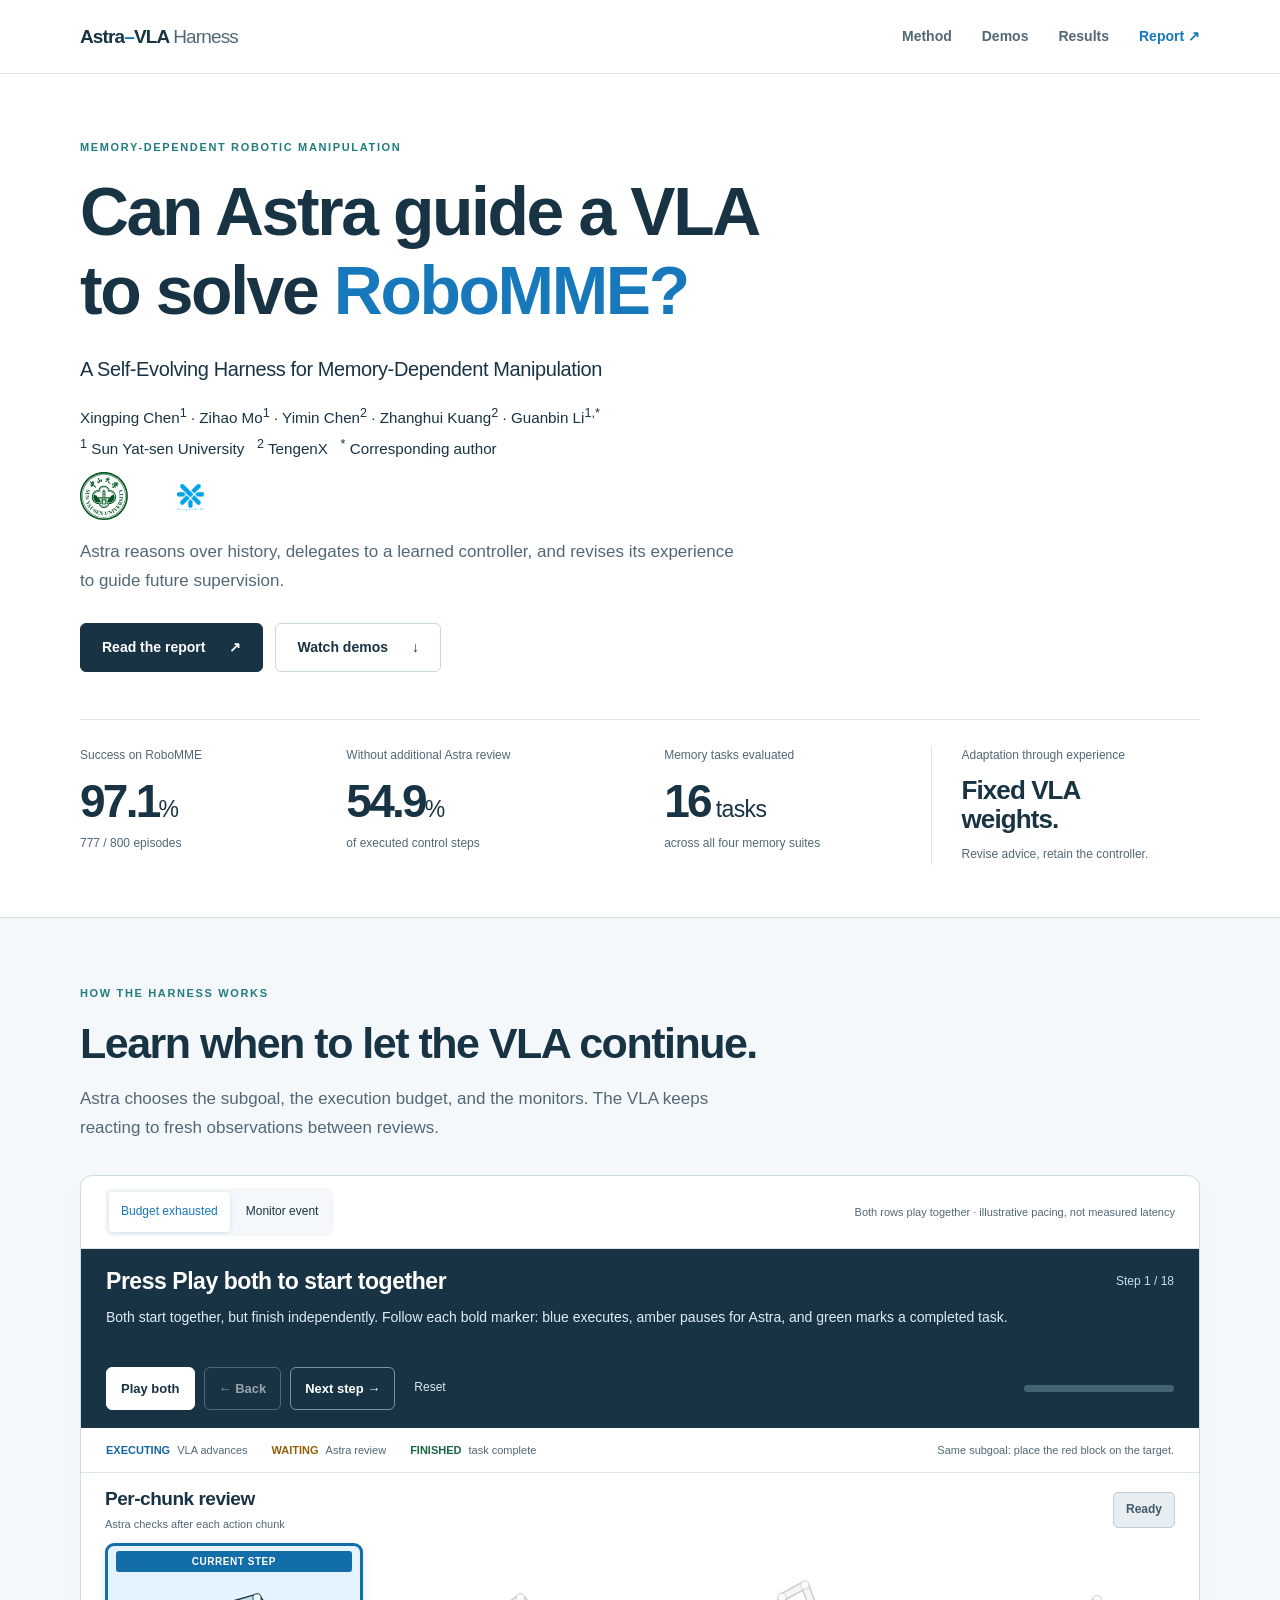
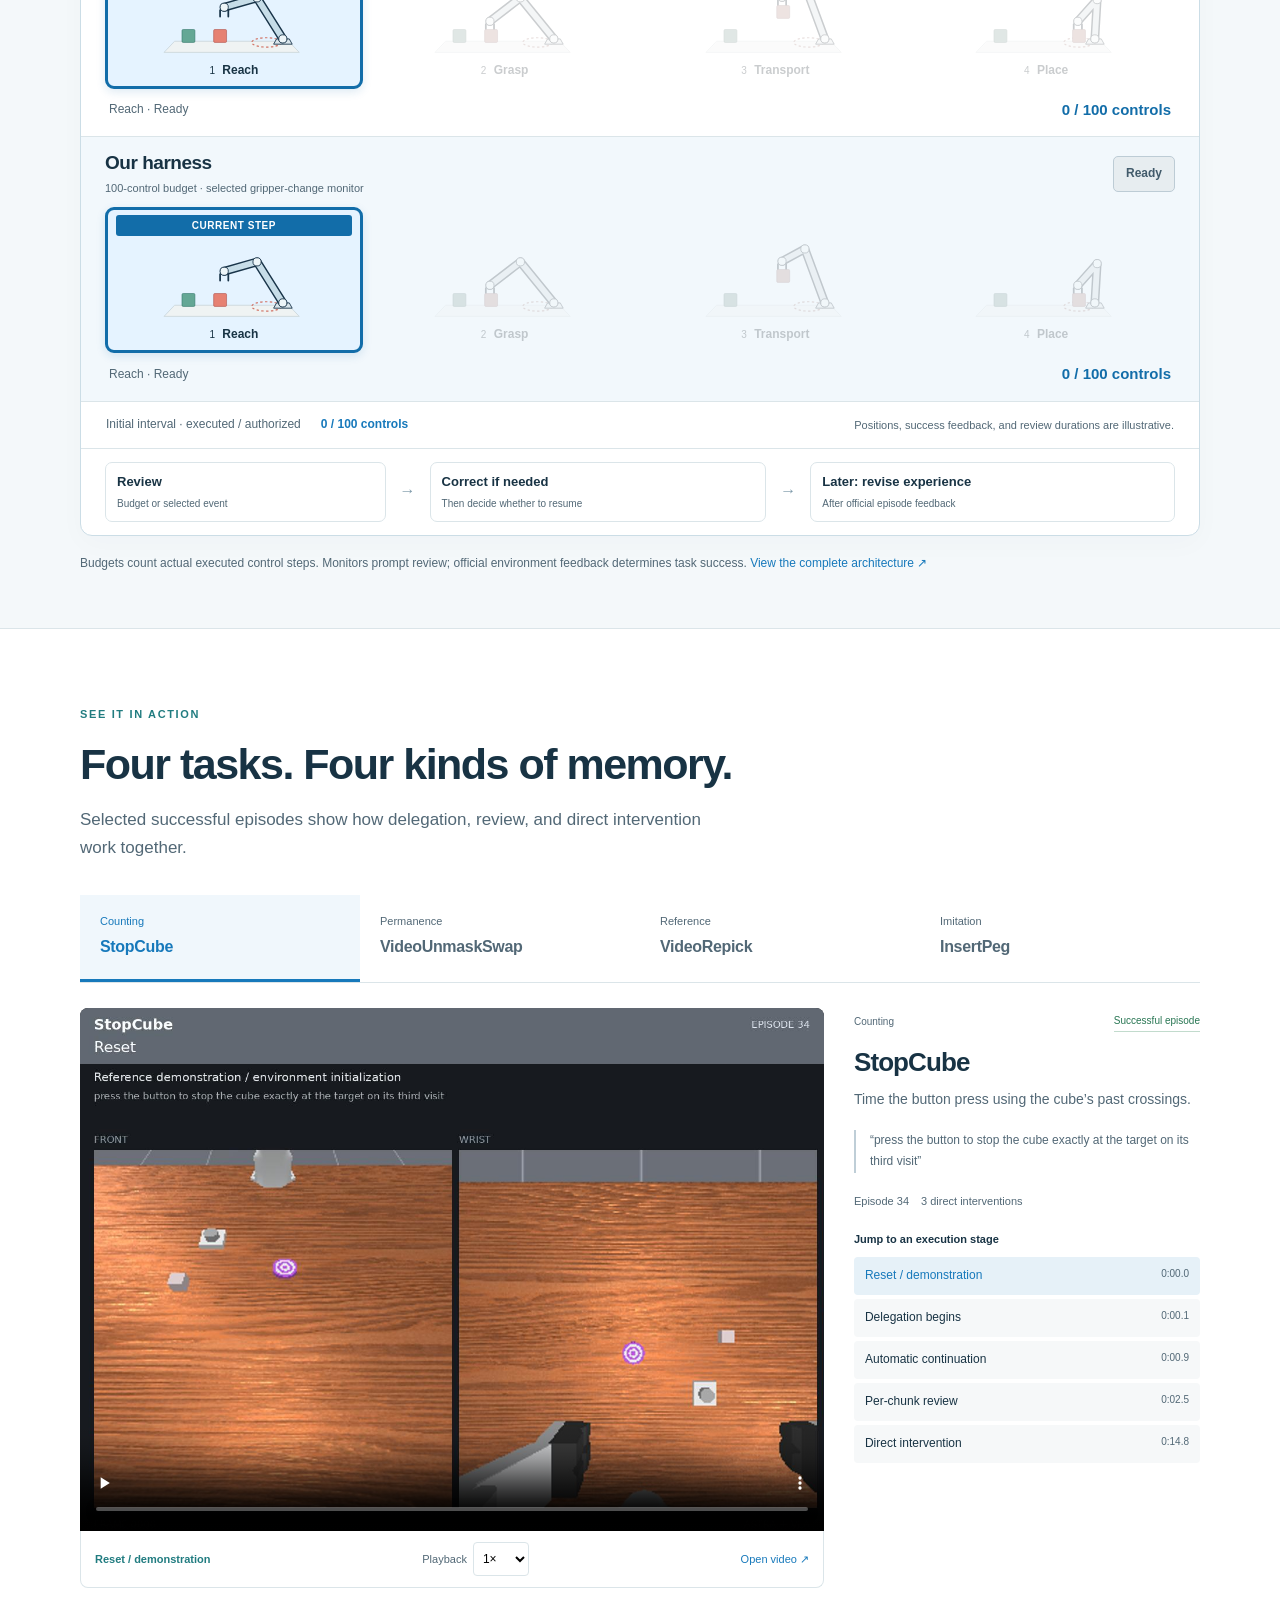
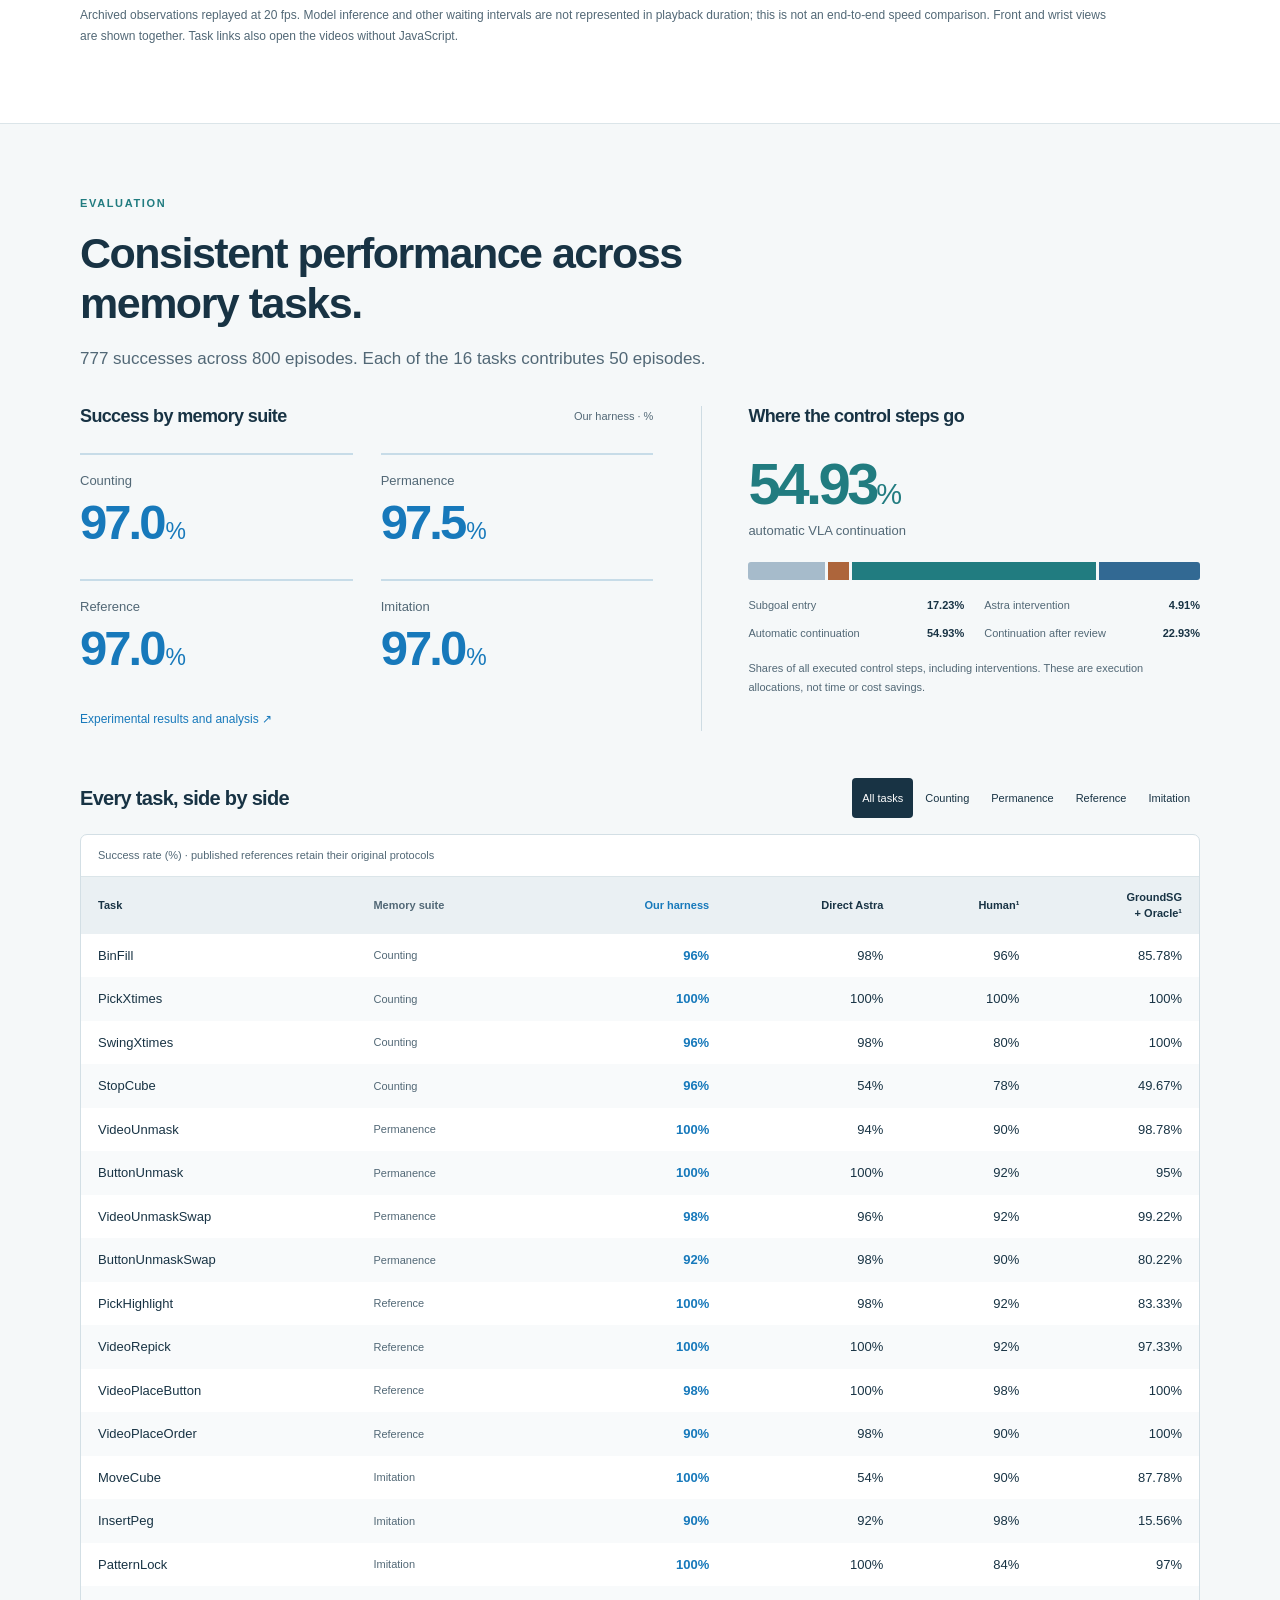
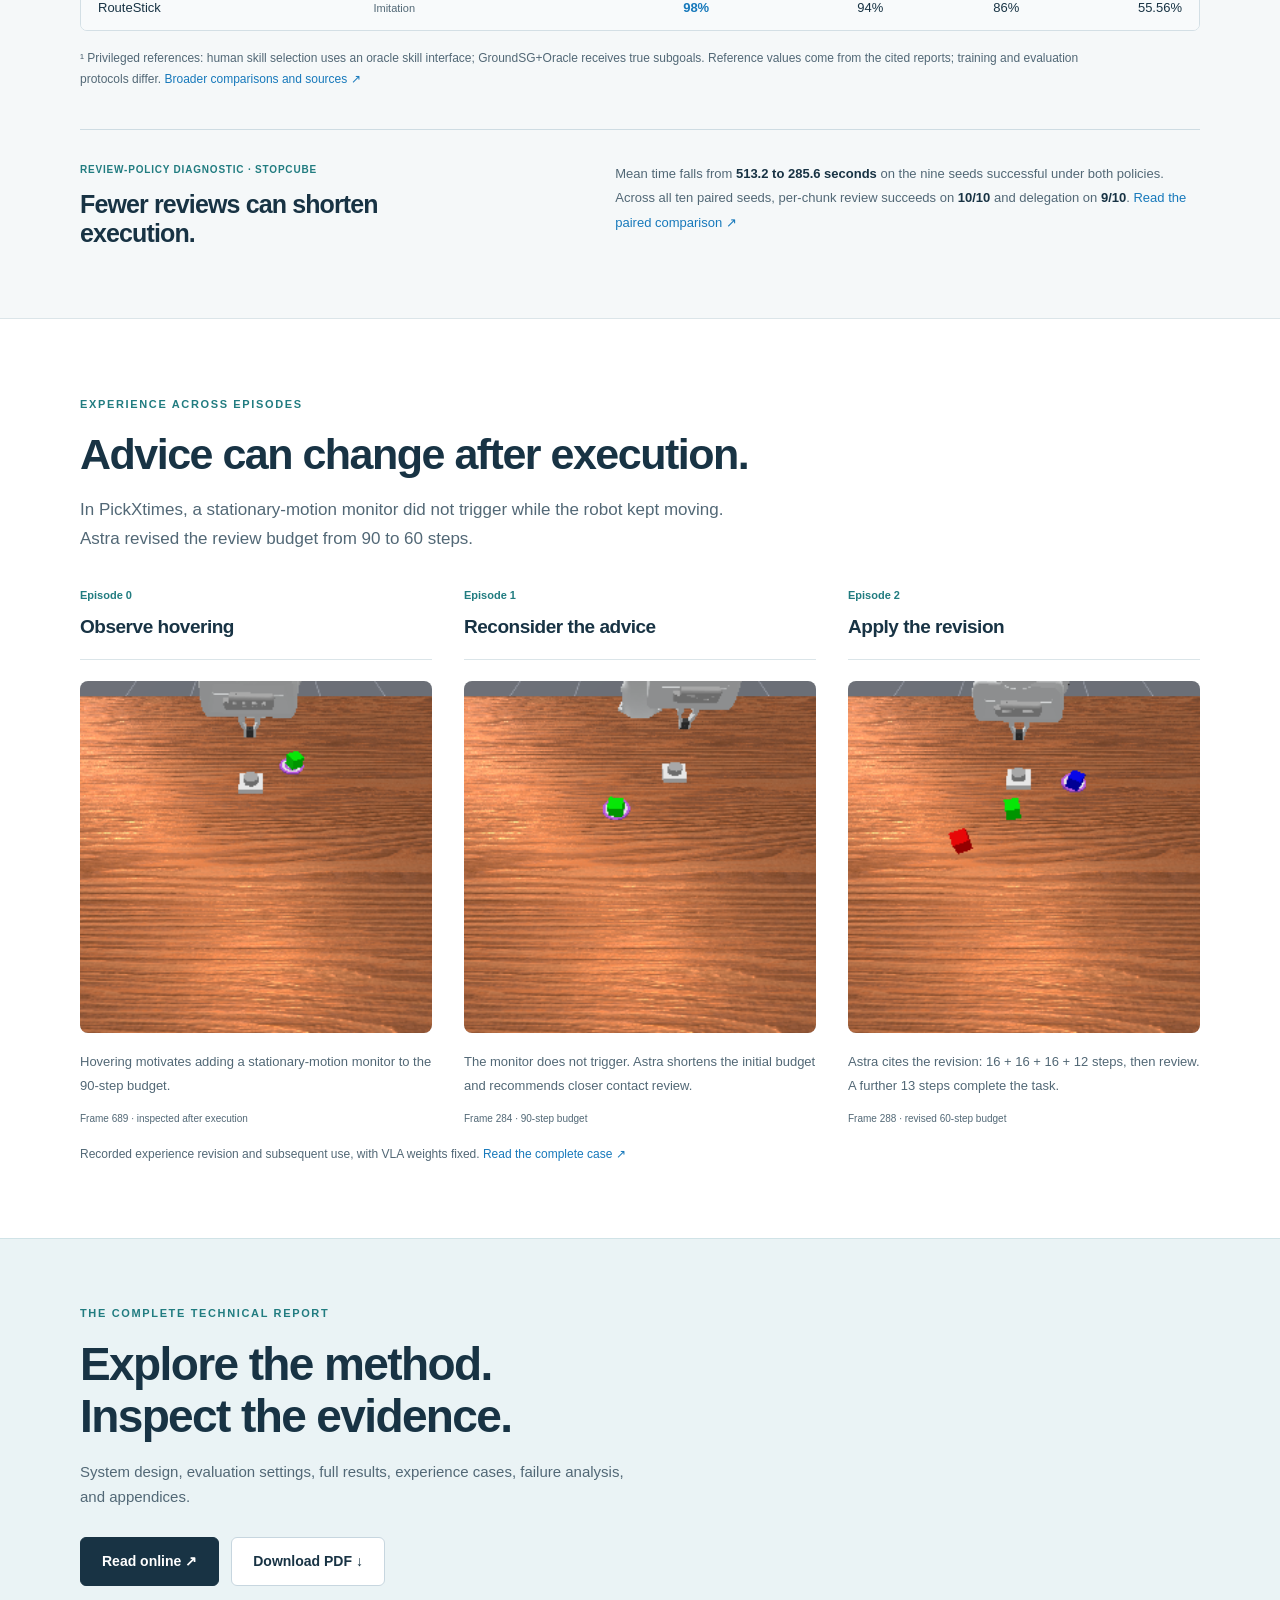
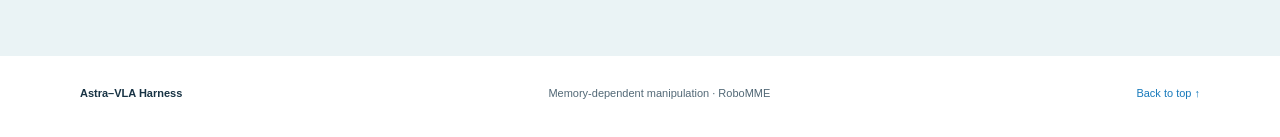
==== commit 3345c553: "Update report and prepare website for release" ====
--- a/docs/index.html
+++ b/docs/index.html
@@ -7,6 +7,7 @@
 <p class="eyebrow">Memory-dependent robotic manipulation</p>
 <h1 id="hero-title">Can Astra guide a VLA<br class="desktop-break"> to solve <span>RoboMME?</span></h1>
 <p class="hero-subtitle">A Self-Evolving Harness for Memory-Dependent Manipulation</p>
+<div class="publication-authors"><p>Xingping Chen<sup>1</sup> · Zihao Mo<sup>1</sup> · Yimin Chen<sup>2</sup> · Zhanghui Kuang<sup>2</sup> · Guanbin Li<sup>1,*</sup></p><p><sup>1</sup> Sun Yat-sen University &nbsp; <sup>2</sup> TengenX &nbsp; <sup>*</sup> Corresponding author</p><div class="affiliation-logos"><img src="assets/images/sysu-logo.svg" alt="Sun Yat-sen University logo"><img src="assets/images/tengenx-logo.png" alt="TengenX logo"></div></div>
 <p class="hero-description">Astra reasons over history, delegates to a learned controller, and revises its experience to guide future supervision.</p>
 <div class="hero-actions"><a class="button primary" href="report/">Read the report <span aria-hidden="true">↗</span></a><a class="button secondary" href="#demos">Watch demos <span aria-hidden="true">↓</span></a></div>
 <dl class="metrics"><div><dt>Success on RoboMME</dt><dd>97.1<span>%</span></dd><p>777 / 800 episodes</p></div><div><dt>Without additional Astra review</dt><dd>54.9<span>%</span></dd><p>of executed control steps</p></div><div><dt>Memory tasks evaluated</dt><dd>16<span> tasks</span></dd><p>across all four memory suites</p></div><div class="metric-note"><dt>Adaptation through experience</dt><dd>Fixed VLA<br>weights.</dd><p>Revise advice, retain the controller.</p></div></dl>
--- a/docs/assets/site.css
+++ b/docs/assets/site.css
@@ -70,3 +70,5 @@
 }
 
 @media(min-width:768px){.mechanism-top{padding:12px 24px}.comparison-narration{padding:18px 25px}.comparison-toolbar{margin-top:13px}.mechanism .track{padding:14px 24px}.lane-heading{margin-bottom:10px}.stage-card svg{height:85px}.stage-card{padding-bottom:7px}.lane-foot{margin-top:9px}.mechanism .feedback-flow{padding:13px 24px}.mechanism .feedback-node{padding:8px 11px}.mechanism .feedback-node.active{padding:7px 10px}}
+
+.publication-authors{margin:1.1rem 0;color:inherit;font-size:.95rem;line-height:1.6}.publication-authors p{margin:.25rem 0}.affiliation-logos{display:flex;align-items:center;gap:1.25rem;margin:.65rem 0}.affiliation-logos img:first-child{width:48px;height:48px;object-fit:contain}.affiliation-logos img:last-child{width:120px;height:48px;object-fit:contain;object-position:left center}
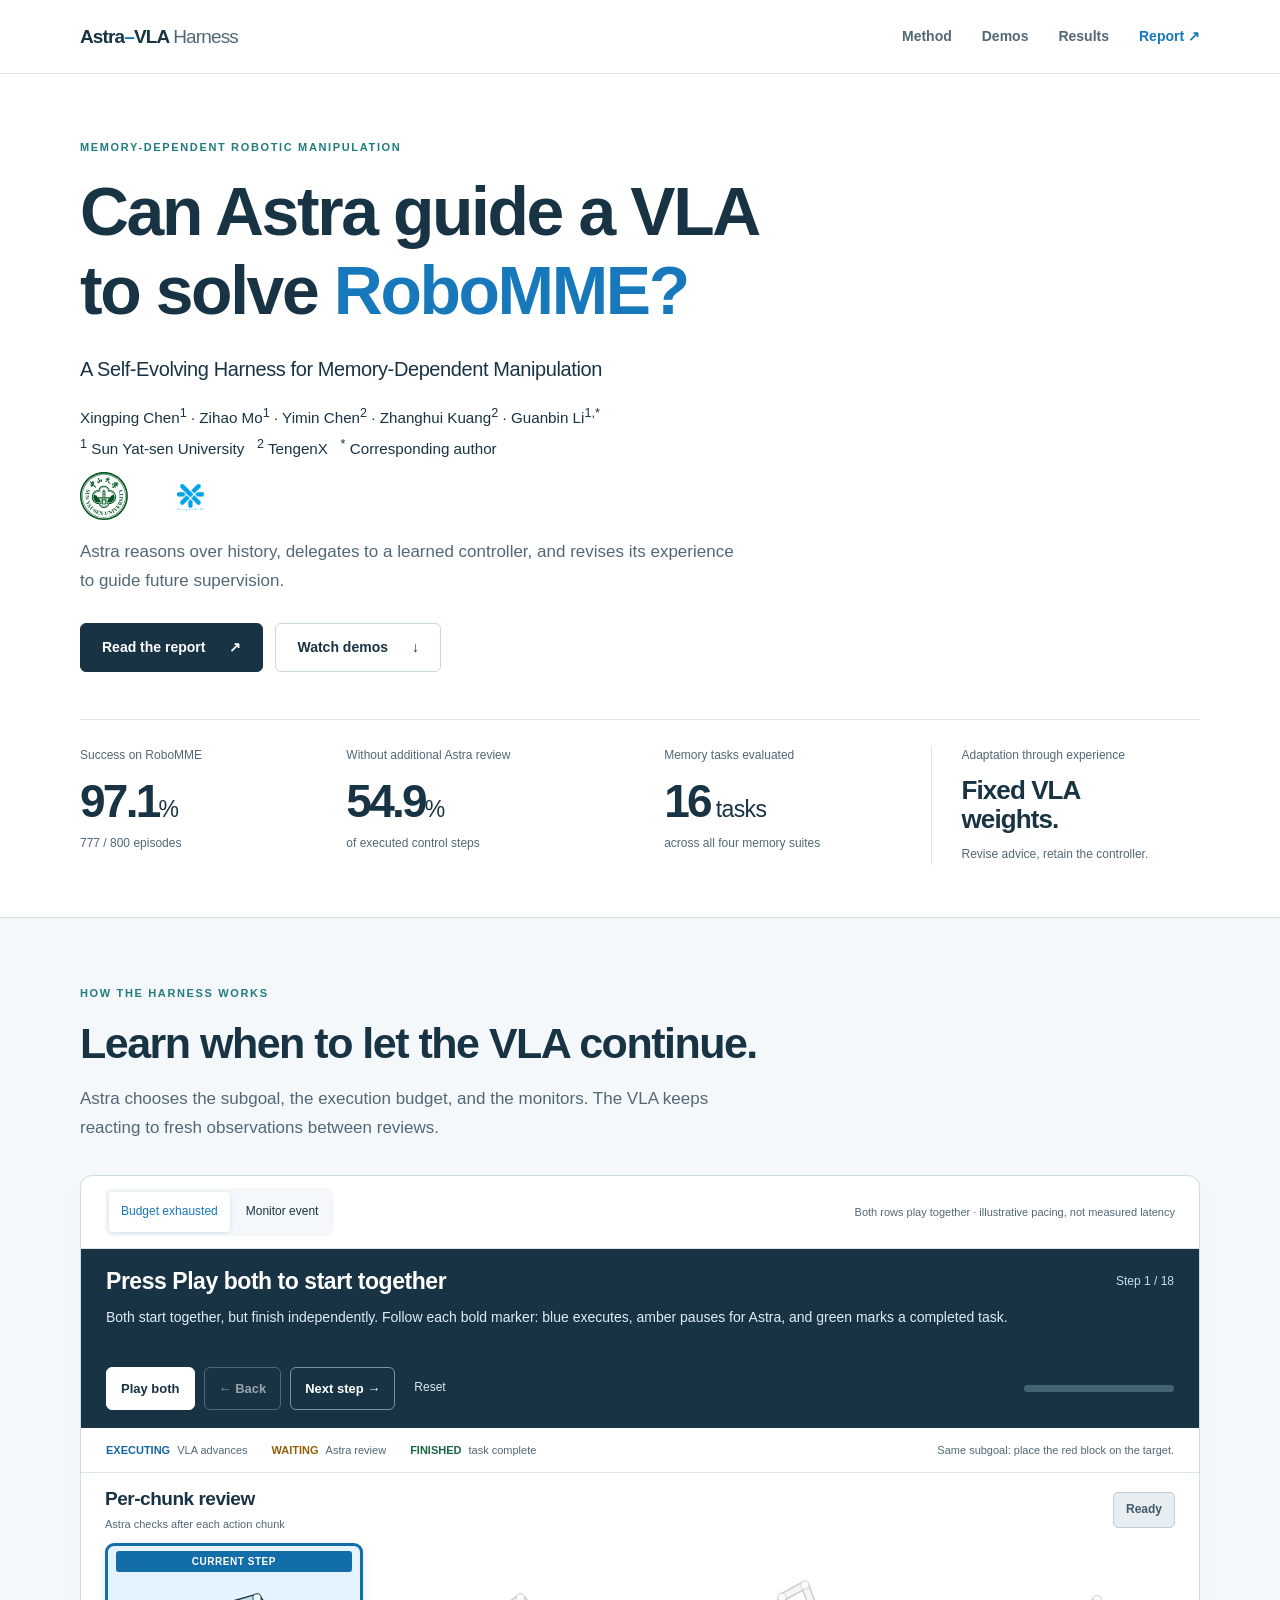
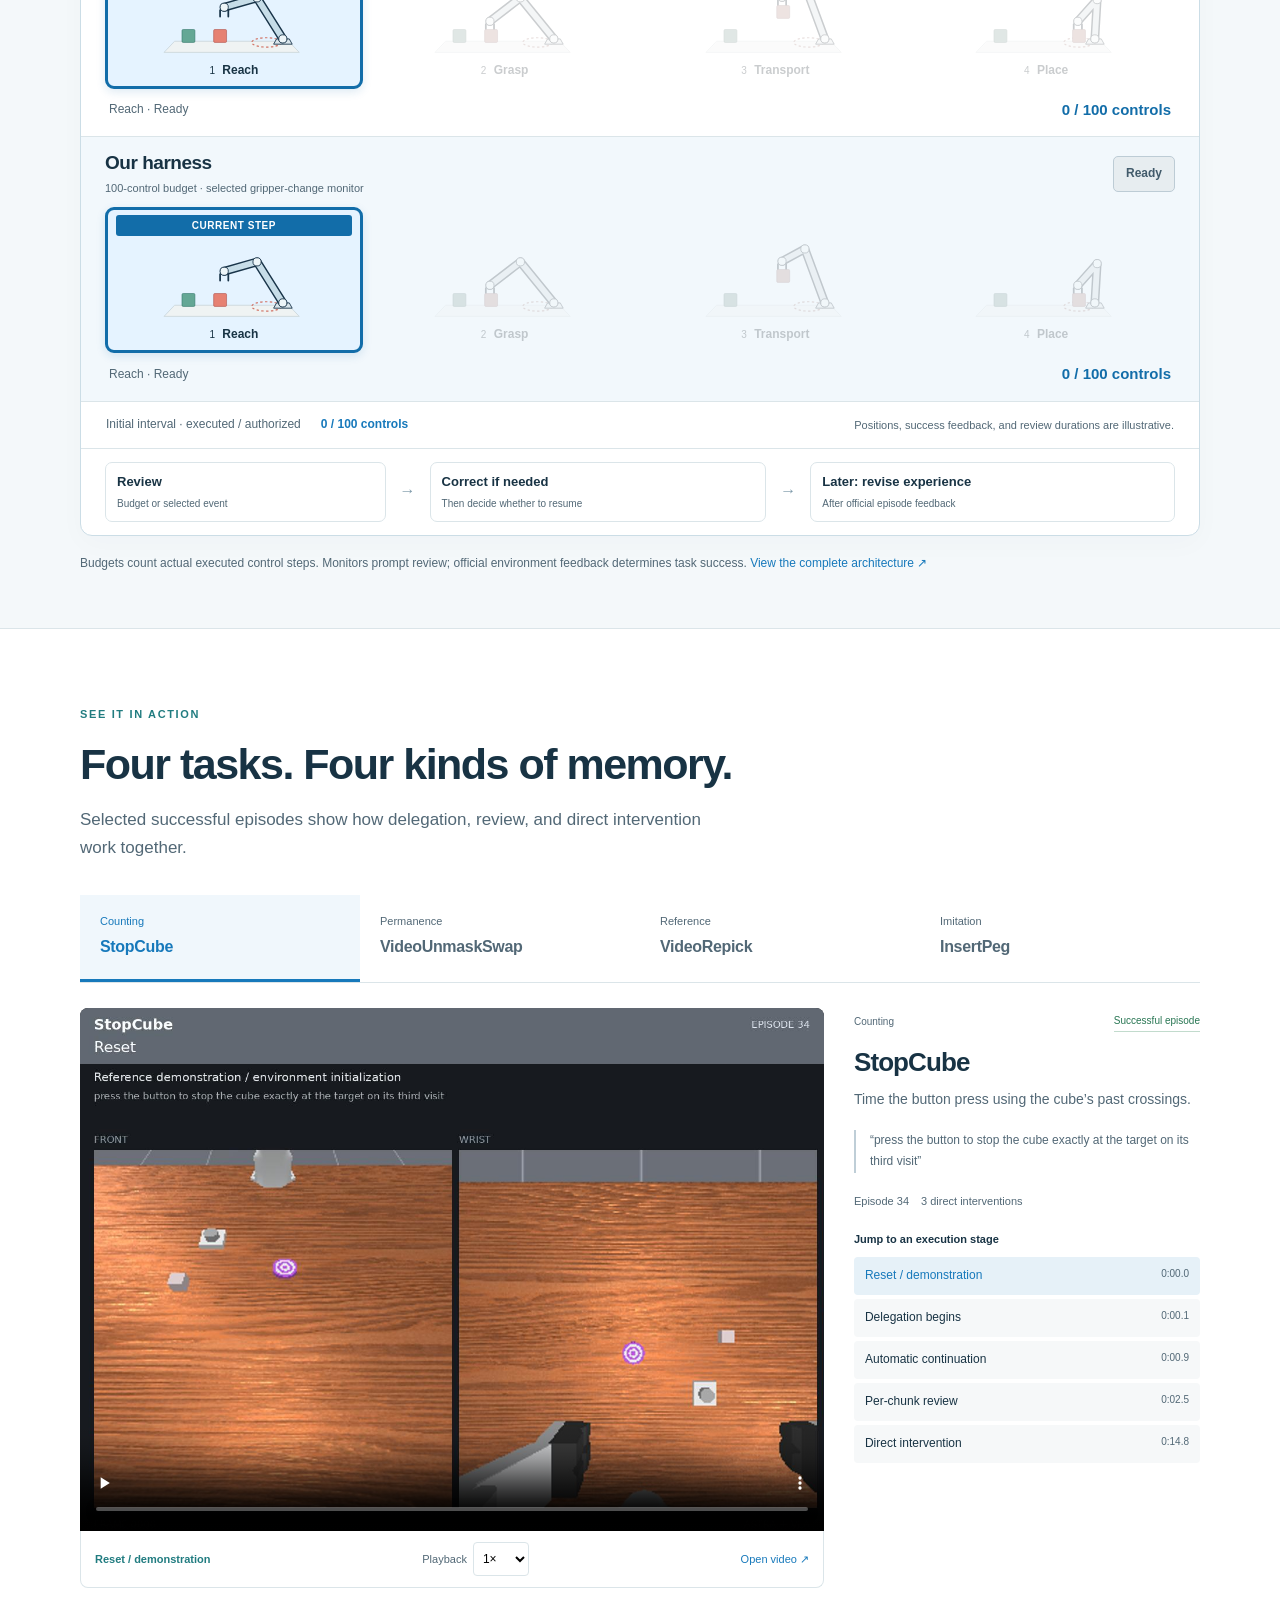
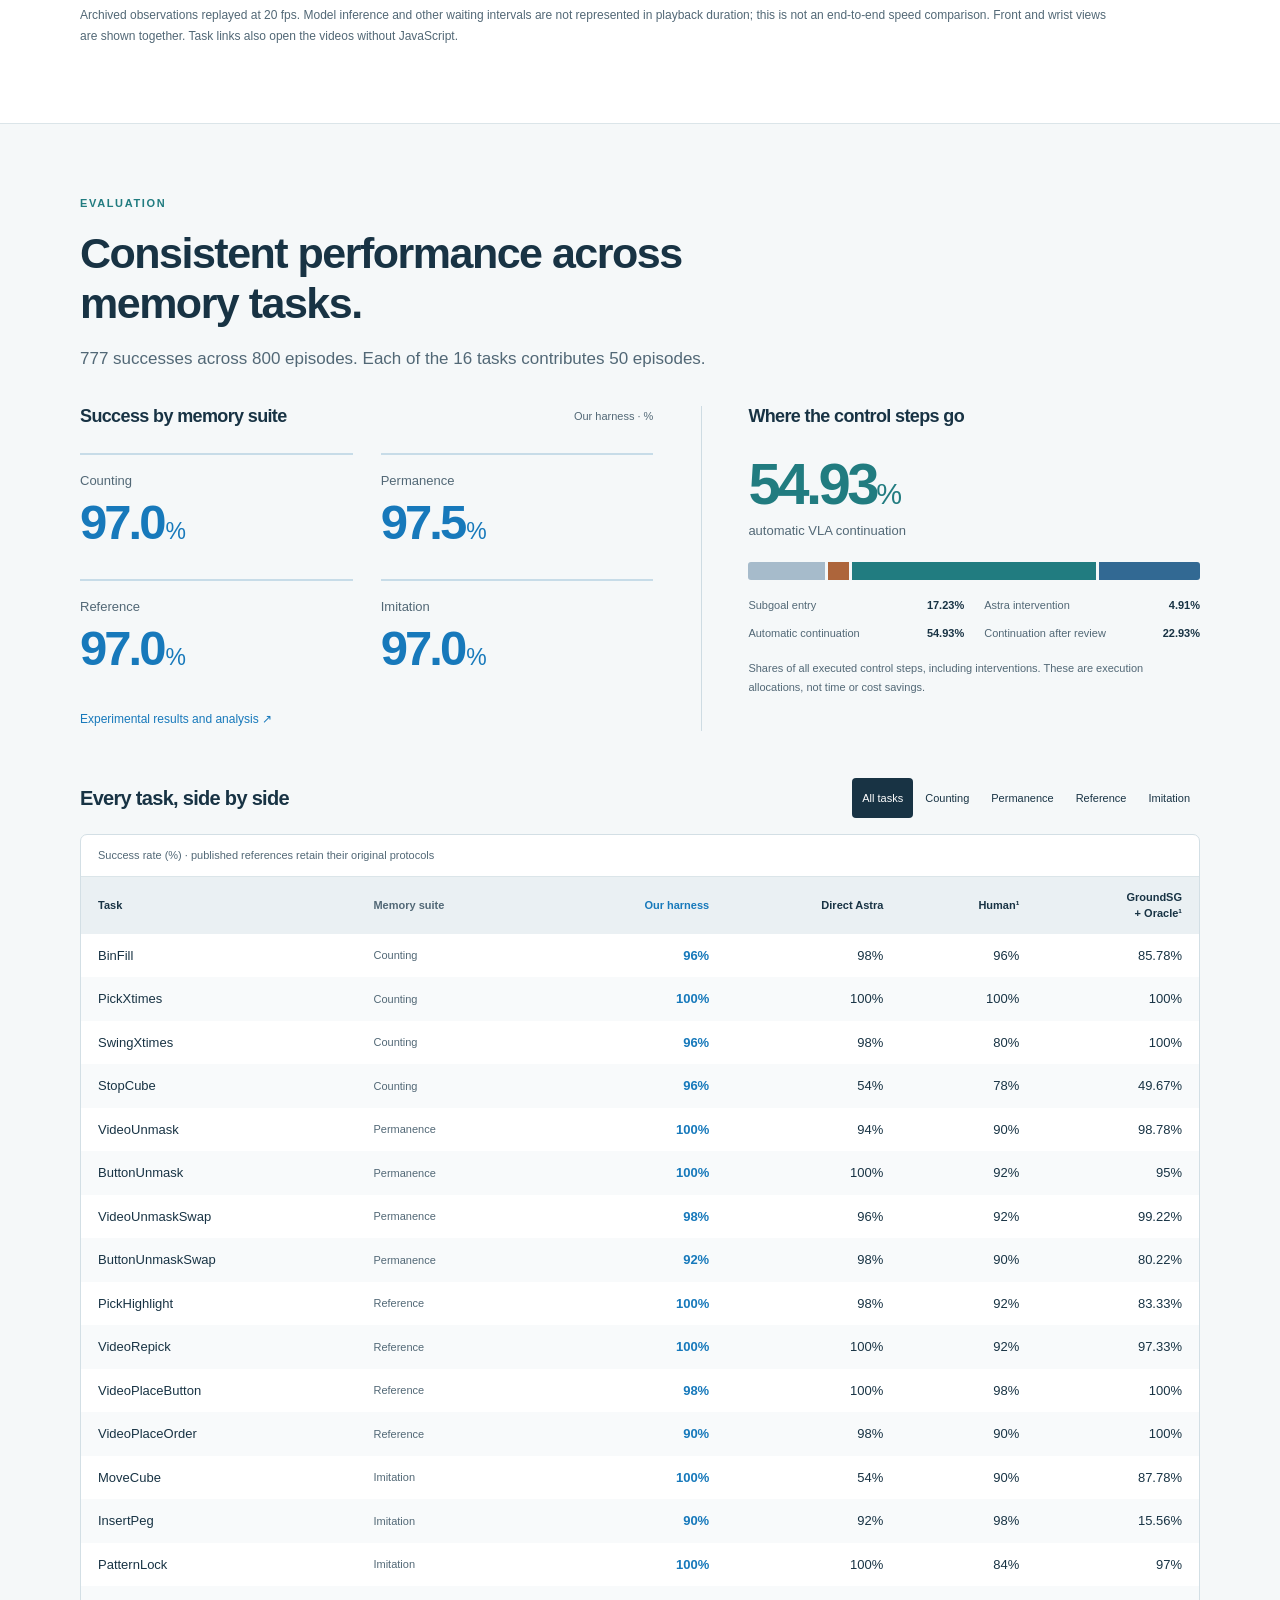
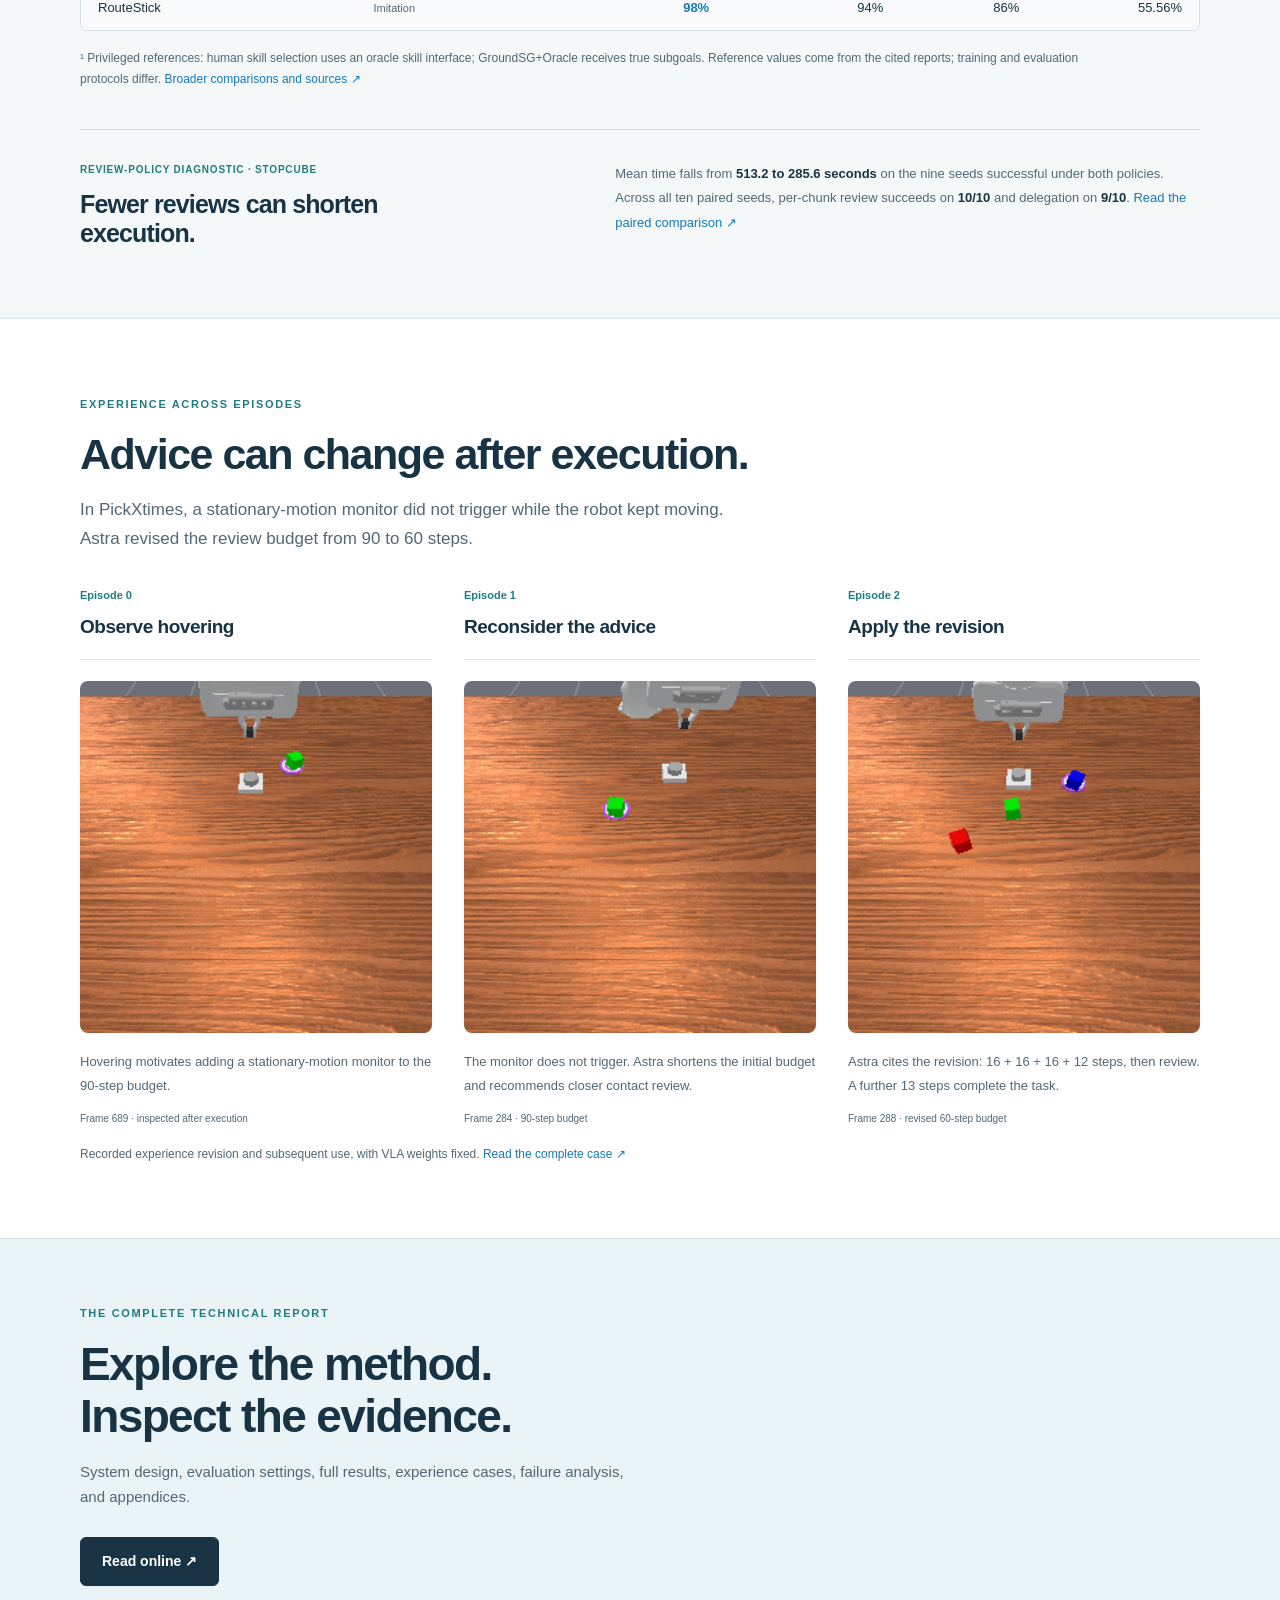
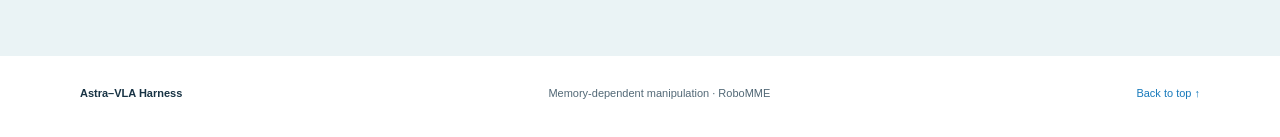
==== commit c1e8039a: "Replace report PDF links with arXiv placeholders" ====
--- a/docs/index.html
+++ b/docs/index.html
@@ -100,7 +100,7 @@
 <section class="wrap experience-section" id="experience" aria-labelledby="experience-title"><div class="section-intro"><p class="eyebrow">Experience across episodes</p><h2 id="experience-title">Advice can change after execution.</h2><p>In PickXtimes, a stationary-motion monitor did not trigger while the robot kept moving. Astra revised the review budget from 90 to 60 steps.</p></div>
 <div class="experience-sequence"><article><div class="experience-step"><span>Episode 0</span><strong>Observe hovering</strong></div><a class="zoom-image" href="assets/images/PickXtimes-ep0-f689-front.png" data-zoom aria-label="Enlarge episode 0 frame 689"><img src="assets/images/PickXtimes-ep0-f689-front.png" alt="PickXtimes episode 0, frame 689: robot hovering near the button" loading="lazy" width="256" height="256"></a><p>Hovering motivates adding a stationary-motion monitor to the 90-step budget.</p><span class="frame-label">Frame 689 · inspected after execution</span></article><article><div class="experience-step"><span>Episode 1</span><strong>Reconsider the advice</strong></div><a class="zoom-image" href="assets/images/PickXtimes-ep1-f284-front.png" data-zoom aria-label="Enlarge episode 1 frame 284"><img src="assets/images/PickXtimes-ep1-f284-front.png" alt="PickXtimes episode 1, frame 284: execution continues without a stationary-motion trigger" loading="lazy" width="256" height="256"></a><p>The monitor does not trigger. Astra shortens the initial budget and recommends closer contact review.</p><span class="frame-label">Frame 284 · 90-step budget</span></article><article><div class="experience-step"><span>Episode 2</span><strong>Apply the revision</strong></div><a class="zoom-image" href="assets/images/PickXtimes-ep2-f288-front.png" data-zoom aria-label="Enlarge episode 2 frame 288"><img src="assets/images/PickXtimes-ep2-f288-front.png" alt="PickXtimes episode 2, frame 288: Astra reviews after the revised 60-step budget" loading="lazy" width="256" height="256"></a><p>Astra cites the revision: 16 + 16 + 16 + 12 steps, then review. A further 13 steps complete the task.</p><span class="frame-label">Frame 288 · revised 60-step budget</span></article></div><p class="figure-note">Recorded experience revision and subsequent use, with VLA weights fixed. <a href="report/#fig:trace">Read the complete case ↗</a></p>
 </section>
-<section class="report-invitation"><div class="wrap"><p class="eyebrow">The complete technical report</p><h2>Explore the method.<br>Inspect the evidence.</h2><p>System design, evaluation settings, full results, experience cases, failure analysis, and appendices.</p><div class="hero-actions"><a class="button primary" href="report/">Read online ↗</a><a class="button secondary" href="assets/technical-report.pdf">Download PDF ↓</a></div></div></section>
+<section class="report-invitation"><div class="wrap"><p class="eyebrow">The complete technical report</p><h2>Explore the method.<br>Inspect the evidence.</h2><p>System design, evaluation settings, full results, experience cases, failure analysis, and appendices.</p><div class="hero-actions"><a class="button primary" href="report/">Read online ↗</a><!-- Add the arXiv paper link here when available. --></div></div></section>
 </main><footer class="site-footer"><a href="./">Astra–VLA Harness</a><span>Memory-dependent manipulation · RoboMME</span><a href="#main">Back to top ↑</a></footer>
 <dialog class="image-dialog" aria-label="Expanded figure"><form method="dialog"><button aria-label="Close expanded figure">Close ×</button></form><img alt=""></dialog>
 </body></html>
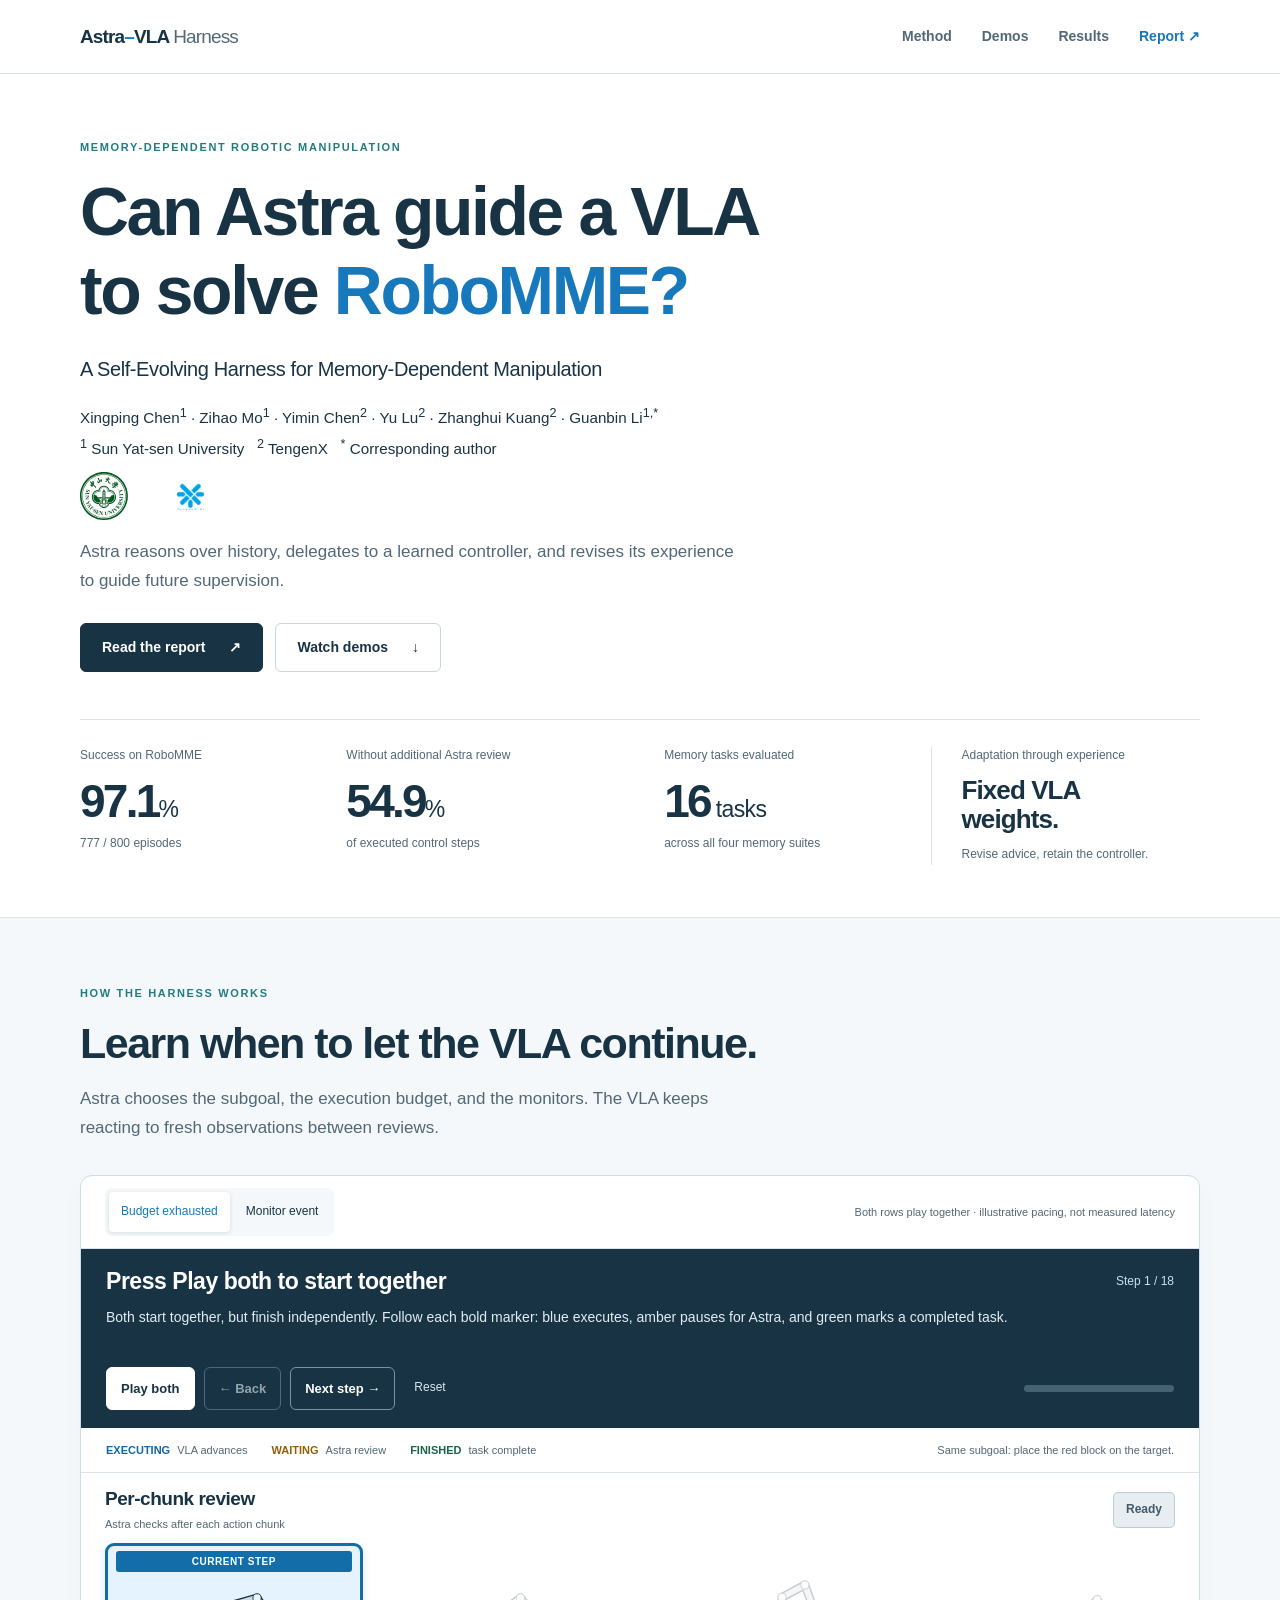
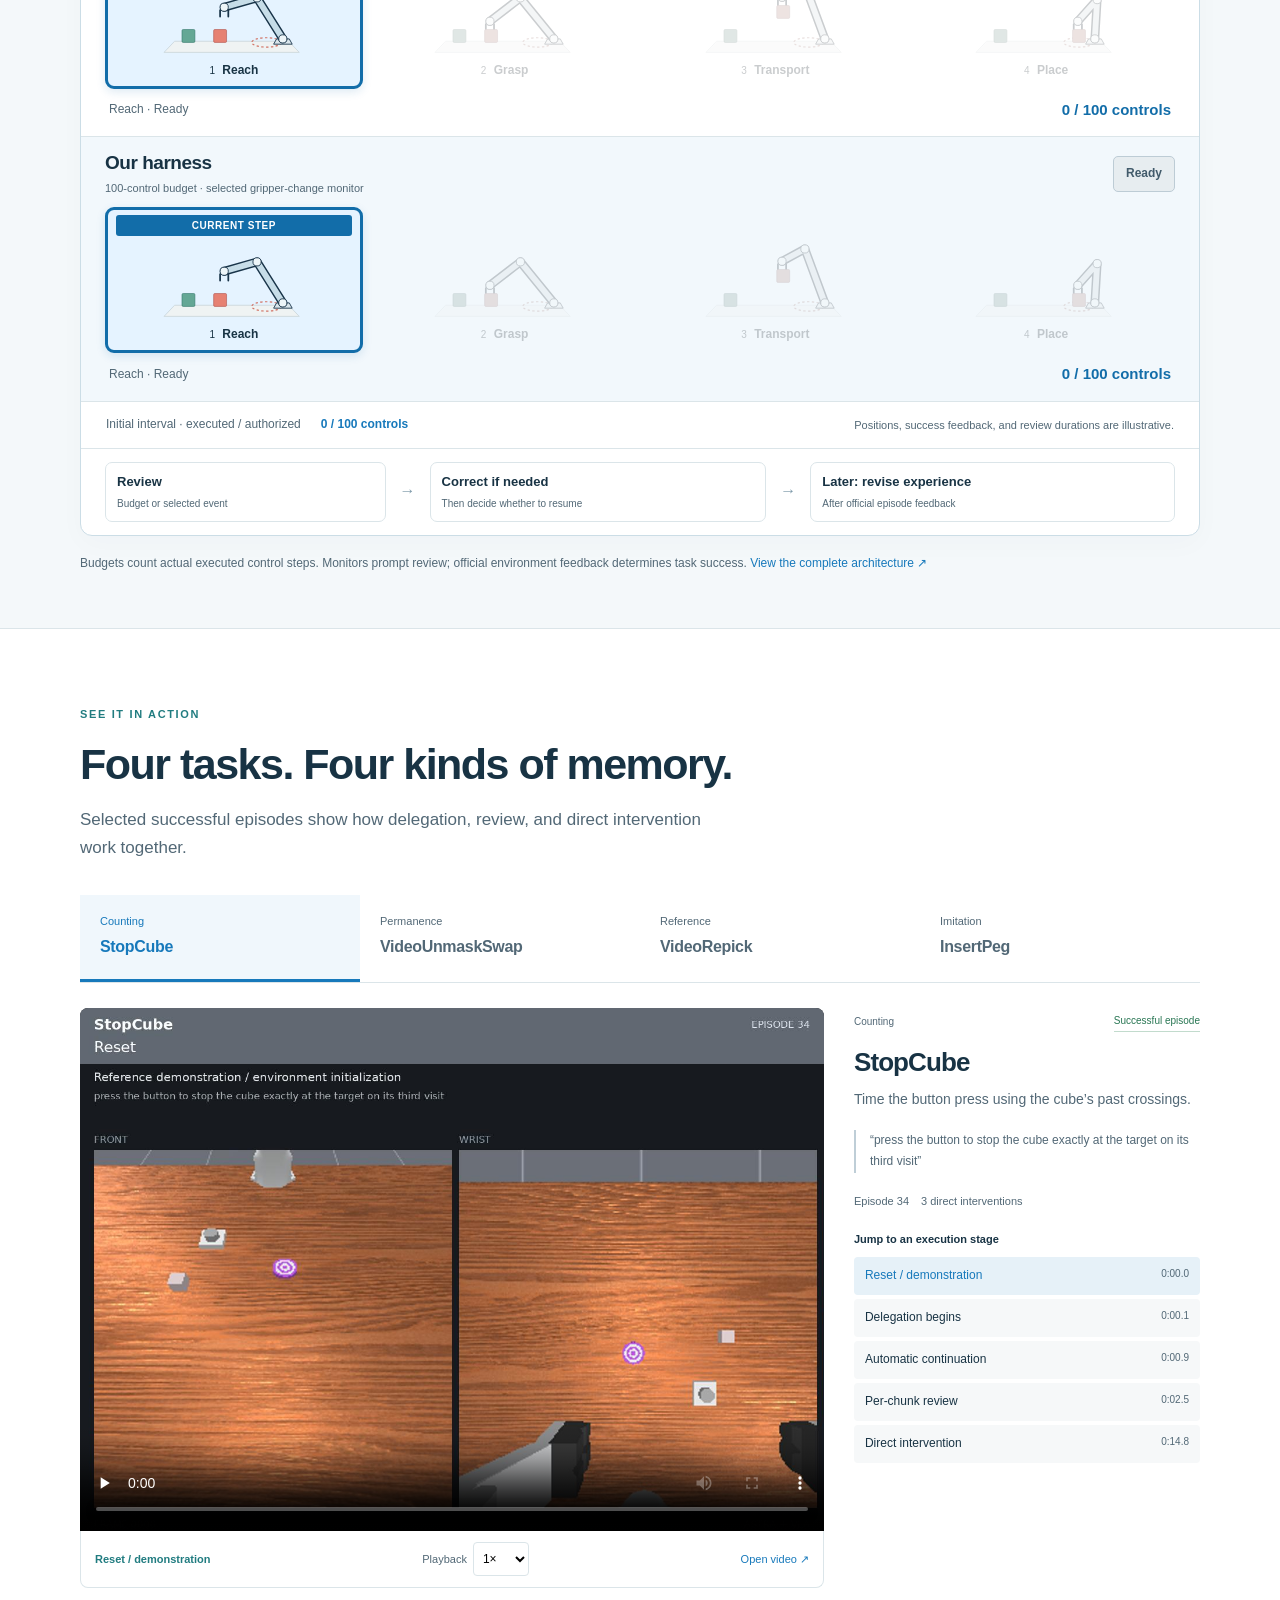
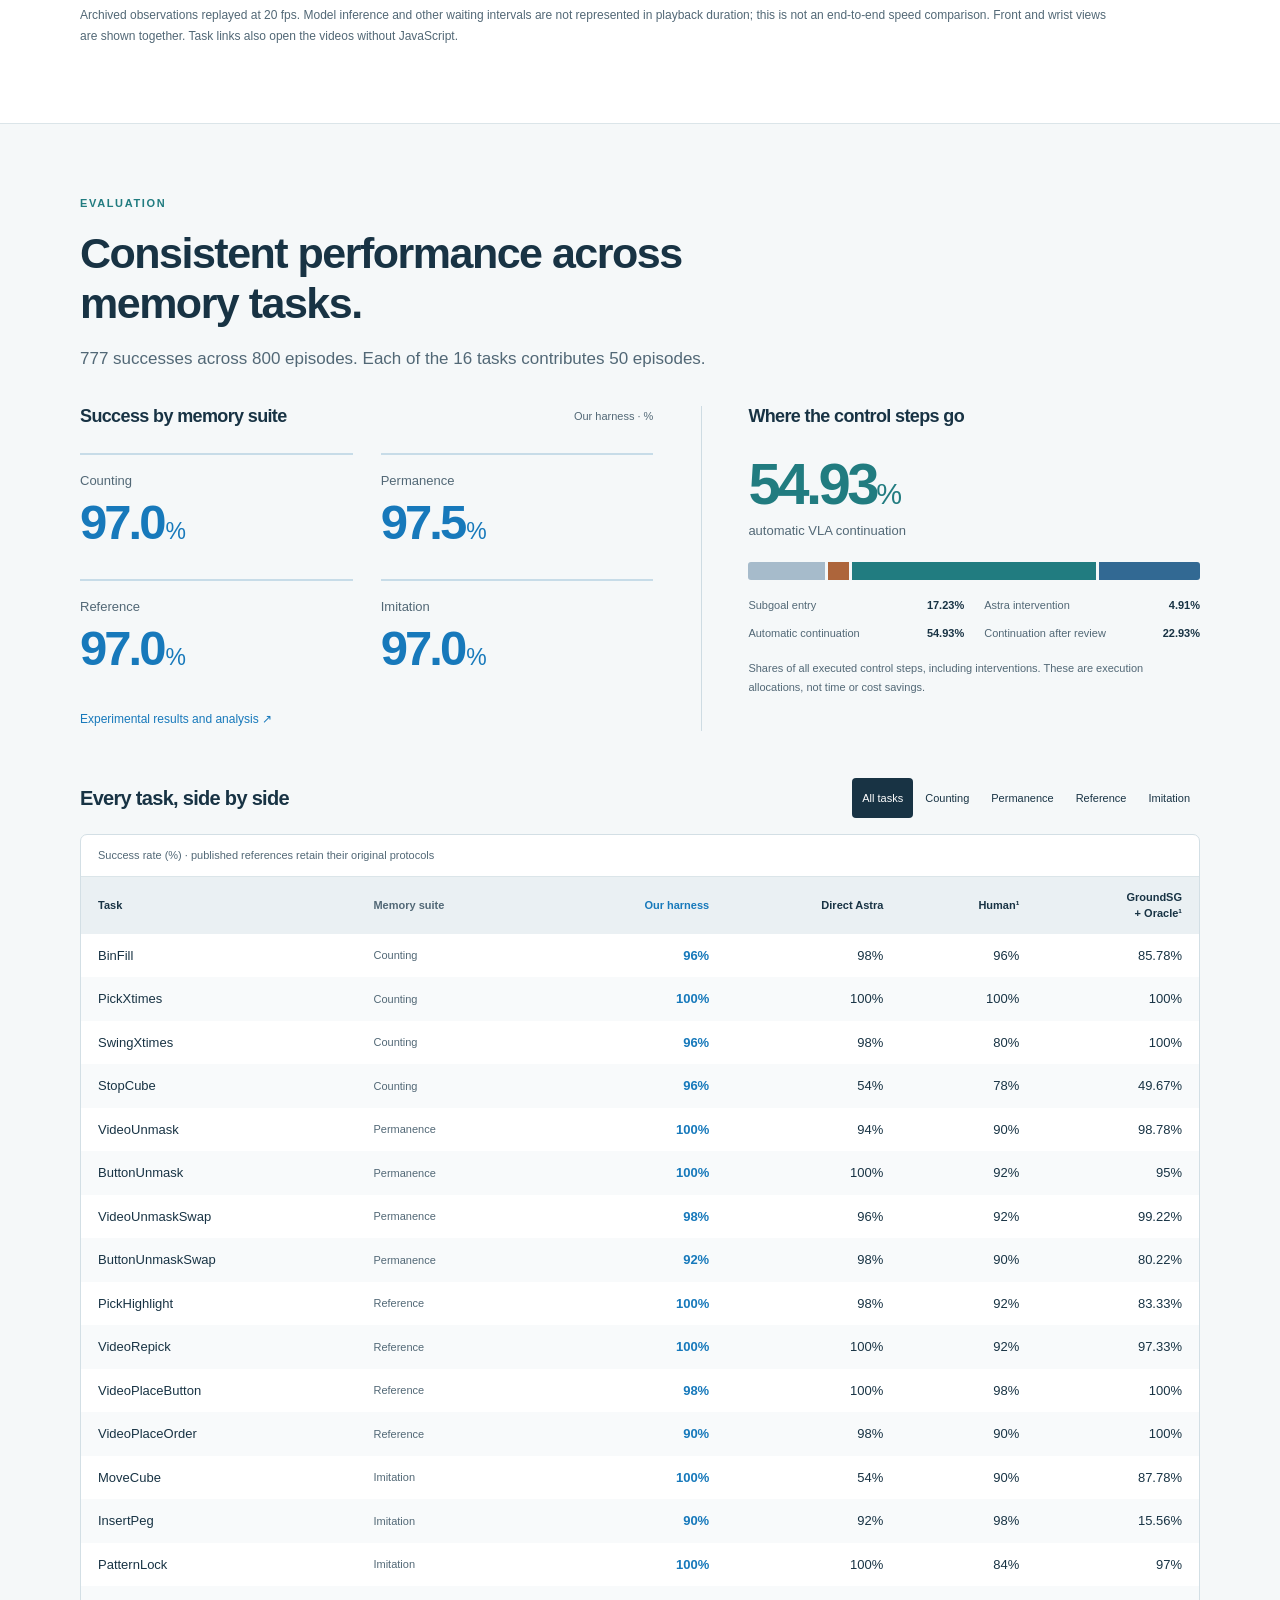
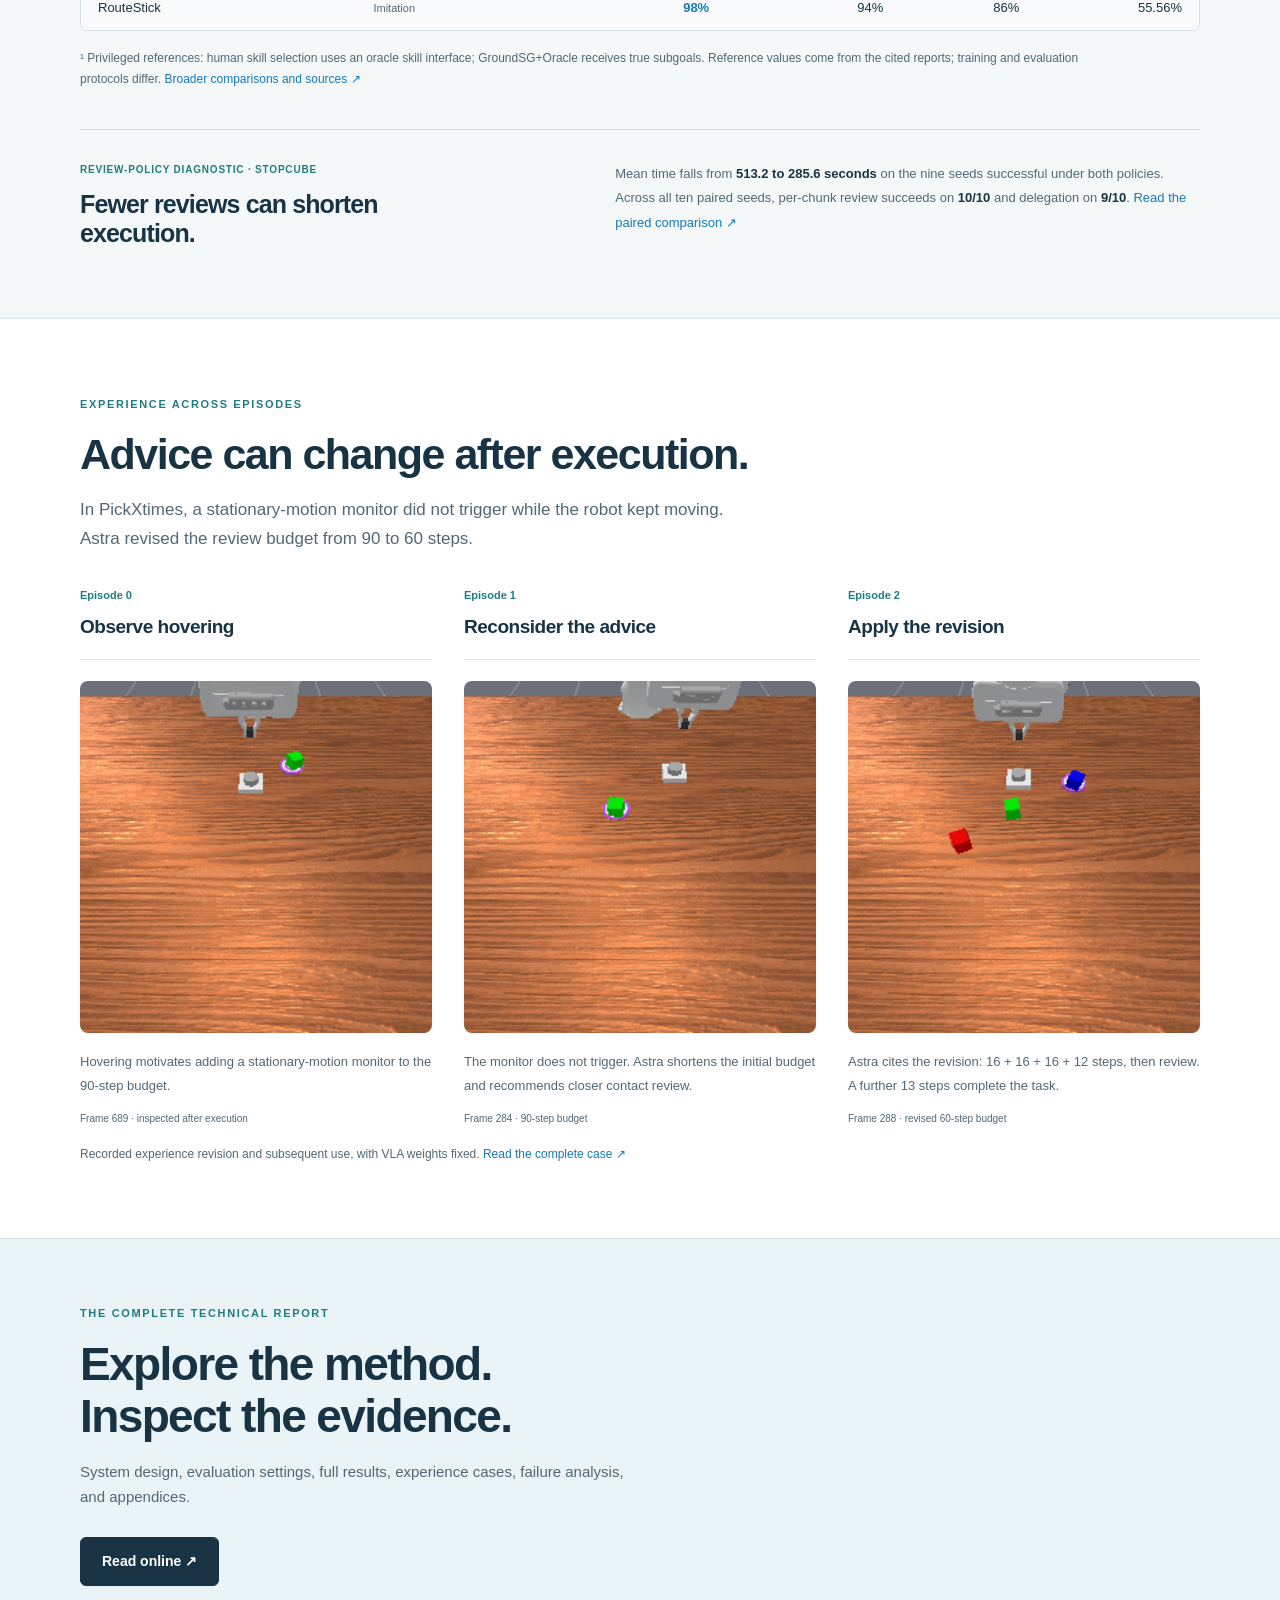
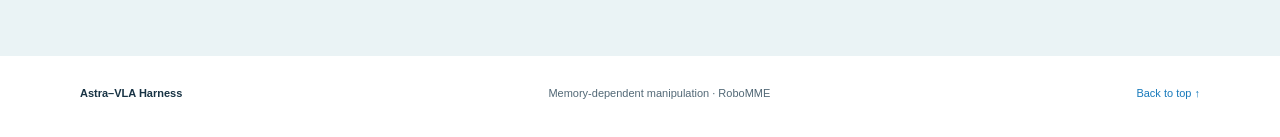
==== commit 53e18407: "Add Yu Lu to project authors" ====
--- a/docs/index.html
+++ b/docs/index.html
@@ -7,7 +7,7 @@
 <p class="eyebrow">Memory-dependent robotic manipulation</p>
 <h1 id="hero-title">Can Astra guide a VLA<br class="desktop-break"> to solve <span>RoboMME?</span></h1>
 <p class="hero-subtitle">A Self-Evolving Harness for Memory-Dependent Manipulation</p>
-<div class="publication-authors"><p>Xingping Chen<sup>1</sup> · Zihao Mo<sup>1</sup> · Yimin Chen<sup>2</sup> · Zhanghui Kuang<sup>2</sup> · Guanbin Li<sup>1,*</sup></p><p><sup>1</sup> Sun Yat-sen University &nbsp; <sup>2</sup> TengenX &nbsp; <sup>*</sup> Corresponding author</p><div class="affiliation-logos"><img src="assets/images/sysu-logo.svg" alt="Sun Yat-sen University logo"><img src="assets/images/tengenx-logo.png" alt="TengenX logo"></div></div>
+<div class="publication-authors"><p>Xingping Chen<sup>1</sup> · Zihao Mo<sup>1</sup> · Yimin Chen<sup>2</sup> · Yu Lu<sup>2</sup> · Zhanghui Kuang<sup>2</sup> · Guanbin Li<sup>1,*</sup></p><p><sup>1</sup> Sun Yat-sen University &nbsp; <sup>2</sup> TengenX &nbsp; <sup>*</sup> Corresponding author</p><div class="affiliation-logos"><img src="assets/images/sysu-logo.svg" alt="Sun Yat-sen University logo"><img src="assets/images/tengenx-logo.png" alt="TengenX logo"></div></div>
 <p class="hero-description">Astra reasons over history, delegates to a learned controller, and revises its experience to guide future supervision.</p>
 <div class="hero-actions"><a class="button primary" href="report/">Read the report <span aria-hidden="true">↗</span></a><a class="button secondary" href="#demos">Watch demos <span aria-hidden="true">↓</span></a></div>
 <dl class="metrics"><div><dt>Success on RoboMME</dt><dd>97.1<span>%</span></dd><p>777 / 800 episodes</p></div><div><dt>Without additional Astra review</dt><dd>54.9<span>%</span></dd><p>of executed control steps</p></div><div><dt>Memory tasks evaluated</dt><dd>16<span> tasks</span></dd><p>across all four memory suites</p></div><div class="metric-note"><dt>Adaptation through experience</dt><dd>Fixed VLA<br>weights.</dd><p>Revise advice, retain the controller.</p></div></dl>
